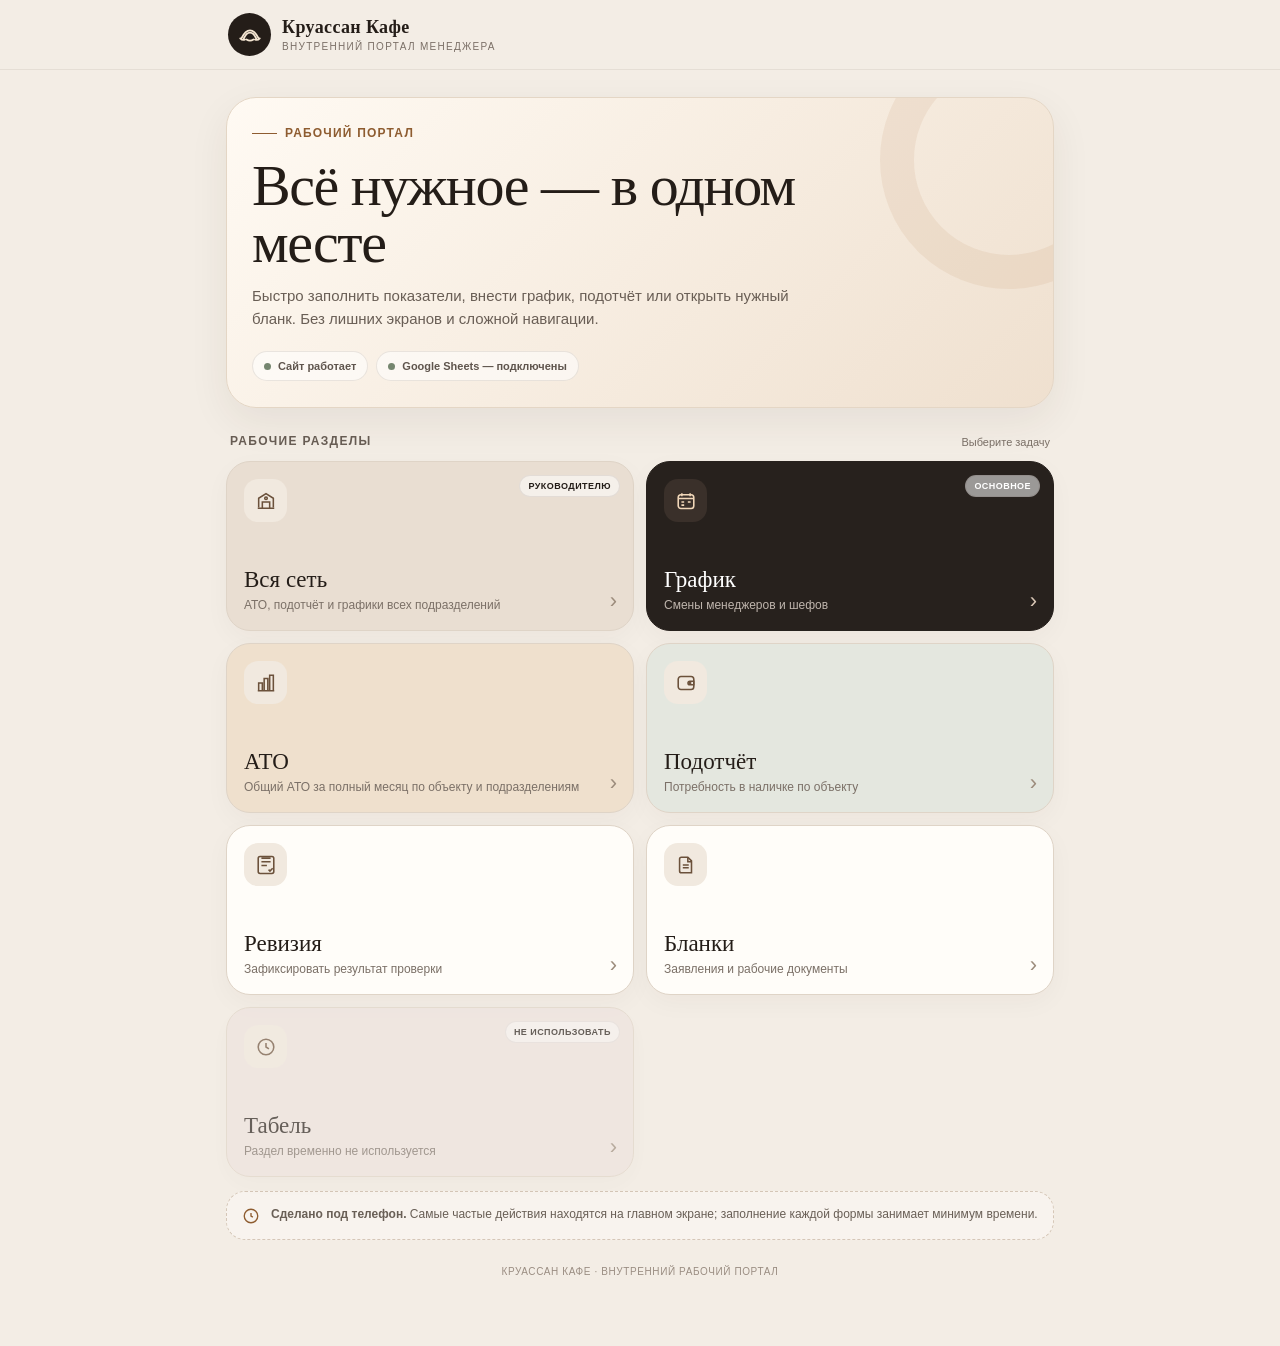
==== index.html @ 8d95ef10 "Use full-month ATO wording" ====
<!doctype html>
<html lang="ru">
<head>
<meta charset="utf-8">
<meta name="viewport" content="width=device-width,initial-scale=1,viewport-fit=cover">
<meta name="theme-color" content="#f2ece3">
<title>Круассан Кафе — портал менеджера</title>
<style>
:root{
  --bg:#f3ede5;
  --paper:#fffdf9;
  --paper-2:#f9f4ed;
  --ink:#241d18;
  --muted:#7b7067;
  --line:#dfd4c7;
  --accent:#b47a43;
  --accent-deep:#8e5c30;
  --sage:#7d8877;
  --shadow:0 14px 40px rgba(54,40,27,.07);
  --radius:24px;
}
*{box-sizing:border-box}
html{-webkit-text-size-adjust:100%;scroll-behavior:smooth}
body{margin:0;background:var(--bg);color:var(--ink);font-family:-apple-system,BlinkMacSystemFont,"Segoe UI",Inter,Arial,sans-serif}
button,input,select,textarea{font:inherit}
button{cursor:pointer;color:inherit}
svg{display:block}
.topbar{position:sticky;top:0;z-index:50;padding-top:env(safe-area-inset-top);background:rgba(243,237,229,.91);backdrop-filter:blur(18px);border-bottom:1px solid rgba(68,50,34,.08)}
.topbar-inner{max-width:860px;margin:auto;padding:13px 18px;display:flex;align-items:center;justify-content:space-between;gap:14px}
.brand{display:flex;align-items:center;gap:11px;min-width:0}
.logo-mark{width:43px;height:43px;border-radius:50%;background:var(--ink);display:grid;place-items:center;color:#f5e6d2;flex:none}
.logo-mark svg{width:26px;height:26px}
.brand-copy{min-width:0}
.brand-name{font-family:Georgia,"Times New Roman",serif;font-size:18px;line-height:1;font-weight:700;letter-spacing:.02em}
.brand-sub{font-size:10px;color:var(--muted);margin-top:5px;letter-spacing:.13em;text-transform:uppercase;white-space:nowrap}
.header-action{border:1px solid var(--line);background:rgba(255,253,249,.72);border-radius:999px;padding:9px 12px;font-size:12px;font-weight:700}
.shell{max-width:860px;margin:auto;padding:27px 16px 64px}
.view{display:none;animation:enter .22s ease}.view.active{display:block}@keyframes enter{from{opacity:.2;transform:translateY(5px)}to{opacity:1;transform:none}}
.hero{position:relative;overflow:hidden;background:linear-gradient(135deg,#fffaf3 0%,#efe0cf 100%);border:1px solid #e4d6c5;border-radius:30px;padding:28px 25px 26px;box-shadow:var(--shadow);min-height:214px}
.hero:after{content:"";position:absolute;width:190px;height:190px;border:34px solid rgba(180,122,67,.10);border-radius:50%;right:-85px;top:-67px}
.hero-kicker{display:flex;align-items:center;gap:8px;color:var(--accent-deep);font-size:12px;font-weight:800;text-transform:uppercase;letter-spacing:.1em}
.hero-kicker:before{content:"";width:25px;height:1px;background:currentColor}
h1,h2,h3,p{margin-top:0}h1,h2{font-family:Georgia,"Times New Roman",serif;letter-spacing:-.025em}
h1{font-size:clamp(38px,9vw,58px);line-height:.98;margin:18px 0 12px;max-width:580px;font-weight:500}
.hero p{max-width:560px;color:#695e55;line-height:1.55;margin:0;font-size:15px}
.hero-bottom{display:flex;gap:8px;flex-wrap:wrap;margin-top:21px}
.status-pill{display:inline-flex;align-items:center;gap:7px;border:1px solid rgba(75,57,42,.11);background:rgba(255,255,255,.55);padding:8px 11px;border-radius:999px;font-size:11px;font-weight:750;color:#5f554d}
.status-dot{width:7px;height:7px;border-radius:50%;background:#bfa987}.status-dot.ready{background:#75866f}
.section-label{display:flex;justify-content:space-between;align-items:end;gap:15px;margin:26px 4px 13px}.section-label h3{font-size:12px;text-transform:uppercase;letter-spacing:.11em;margin:0;color:#685d54}.section-label span{font-size:11px;color:var(--muted)}
.grid{display:grid;grid-template-columns:repeat(2,minmax(0,1fr));gap:12px}
.tile{position:relative;overflow:hidden;border:1px solid var(--line);background:var(--paper);border-radius:24px;min-height:170px;padding:17px;text-align:left;display:flex;flex-direction:column;box-shadow:0 8px 26px rgba(54,40,27,.035);transition:transform .14s ease,box-shadow .14s ease,border-color .14s ease}
.tile:hover{transform:translateY(-2px);box-shadow:var(--shadow);border-color:#d2c2b1}.tile:active{transform:scale(.985)}
.tile.featured{background:#27211d;color:#fff;border-color:#27211d}.tile.featured .tile-desc{color:#bfb5ad}.tile.featured .tile-icon{background:#3a302a;color:#f1d7b9}.tile.featured .tile-arrow{color:#d8c6b5}
.tile.soft-gold{background:#efe0cd}.tile.soft-sage{background:#e4e7df}.tile.soft-pink{background:#eee3df}
.tile-icon{width:43px;height:43px;border-radius:14px;background:#f1e9df;display:grid;place-items:center;color:#6b513b}.tile-icon svg{width:22px;height:22px}
.tile-title{font-family:Georgia,"Times New Roman",serif;font-size:23px;line-height:1.02;margin-top:auto;padding-top:24px}
.tile-desc{font-size:12px;color:var(--muted);margin-top:6px;line-height:1.35;padding-right:23px}
.tile-arrow{position:absolute;right:16px;bottom:16px;font-size:22px;color:#9c8c7c}
.tile-badge{position:absolute;right:13px;top:13px;background:rgba(255,255,255,.54);border:1px solid rgba(72,54,39,.10);border-radius:999px;padding:5px 8px;font-size:9px;font-weight:850;letter-spacing:.05em;text-transform:uppercase}
.quick-note{margin-top:14px;border:1px dashed #d5c6b7;background:rgba(255,253,249,.42);border-radius:19px;padding:14px 15px;display:flex;align-items:flex-start;gap:11px;color:#695f56;font-size:12px;line-height:1.45}.quick-note svg{width:18px;height:18px;flex:none;margin-top:1px;color:var(--accent-deep)}
.page-head{padding:6px 4px 20px}.back-row{display:flex;align-items:center;gap:8px;margin-bottom:21px}.back-link{border:0;background:transparent;padding:0;color:var(--accent-deep);font-size:12px;font-weight:800;display:flex;align-items:center;gap:6px}.back-link svg{width:16px;height:16px}.page-eyebrow{font-size:11px;text-transform:uppercase;letter-spacing:.12em;font-weight:850;color:var(--accent-deep);margin-bottom:8px}.page-head h2{font-size:38px;line-height:1.02;margin:0}.page-head p{color:var(--muted);line-height:1.5;margin:10px 0 0;max-width:640px;font-size:14px}
.card{background:var(--paper);border:1px solid var(--line);border-radius:var(--radius);padding:19px;box-shadow:0 8px 27px rgba(54,40,27,.035)}
.form-card{display:grid;gap:14px}.field-row{display:grid;grid-template-columns:1fr 1fr;gap:11px}.field-row.three{grid-template-columns:repeat(3,1fr)}
label{display:grid;gap:7px;font-size:11px;text-transform:uppercase;letter-spacing:.055em;font-weight:800;color:#675b51}
input,select,textarea{width:100%;border:1px solid #d9cdbf;background:#fffdfa;border-radius:14px;padding:13px 14px;color:var(--ink);outline:0;text-transform:none;letter-spacing:0;font-weight:500;min-height:47px}
textarea{resize:vertical;line-height:1.45}input:focus,select:focus,textarea:focus{border-color:#b79577;box-shadow:0 0 0 3px rgba(180,122,67,.09)}
.primary,.secondary,.ghost{border-radius:15px;padding:13px 15px;font-weight:850;border:1px solid transparent;min-height:47px}.primary{background:var(--ink);color:#fff}.primary:active{background:#000}.secondary{background:#eee4d8;border-color:#dfd1c1}.ghost{background:transparent;border-color:var(--line)}
.form-help{font-size:11px;color:var(--muted);margin-top:-4px;line-height:1.4}.percent-wrap{position:relative}.percent-wrap input{padding-right:40px}.percent-wrap span{position:absolute;right:14px;bottom:14px;font-size:14px;color:#8a7b6e;font-weight:750}
.ato-grid{display:grid;grid-template-columns:1fr 1fr;gap:11px}
.schedule-toolbar{display:grid;grid-template-columns:1fr 1fr;gap:11px;margin-bottom:13px}.schedule-list{display:grid;gap:8px}.schedule-day{display:grid;grid-template-columns:74px 1fr;gap:10px;align-items:center;padding:10px 0;border-bottom:1px solid #eee6dc}.schedule-day:last-child{border-bottom:0}.day-meta b{display:block;font-family:Georgia,serif;font-size:18px}.day-meta small{font-size:10px;color:var(--muted);text-transform:uppercase;letter-spacing:.06em}.day-entry{display:grid;grid-template-columns:1fr auto;gap:7px}.day-entry input{min-height:42px;padding:10px 12px}.quick-shifts{display:flex;gap:5px;flex-wrap:wrap;margin-top:10px}.chip{border:1px solid #dfd1c2;background:#faf5ef;border-radius:999px;padding:7px 9px;font-size:10px;font-weight:800}.chip:active{background:#eadac9}
.forms-list{display:grid;gap:9px}.doc-card{width:100%;border:1px solid var(--line);background:var(--paper);border-radius:18px;padding:14px;display:grid;grid-template-columns:auto 1fr auto;align-items:center;gap:12px;text-align:left}.doc-icon{width:43px;height:43px;border-radius:13px;background:#efe4d8;display:grid;place-items:center;color:#7d5839;font-family:Georgia,serif;font-weight:700}.doc-card b{display:block;font-size:14px}.doc-card small{display:block;color:var(--muted);margin-top:4px;font-size:11px}.admin-card{margin-top:14px}.admin-card h3{font-family:Georgia,serif;margin:0 0 6px;font-size:20px}.admin-card p{color:var(--muted);font-size:12px;line-height:1.5}.actions-row{display:flex;gap:8px;flex-wrap:wrap}.danger-link{border:0;background:transparent;color:#984b44;font-weight:800;padding:10px}.toast{position:fixed;left:50%;bottom:calc(24px + env(safe-area-inset-bottom));transform:translate(-50%,20px);background:#211b17;color:#fff;border-radius:999px;padding:11px 16px;font-weight:800;font-size:12px;opacity:0;pointer-events:none;transition:.2s;z-index:80;box-shadow:0 15px 40px rgba(0,0,0,.2)}.toast.show{opacity:1;transform:translate(-50%,0)}
dialog{width:min(720px,calc(100% - 18px));max-height:92vh;border:0;border-radius:24px;padding:0;box-shadow:0 24px 80px rgba(0,0,0,.26)}dialog::backdrop{background:rgba(30,23,18,.5);backdrop-filter:blur(4px)}.dialog-shell{padding:16px;overflow:auto;max-height:92vh;background:var(--bg)}.dialog-top{display:flex;justify-content:space-between;align-items:center;gap:10px;margin-bottom:13px}.template-form{display:grid;gap:11px;background:var(--paper);border:1px solid var(--line);border-radius:18px;padding:14px}.paper{margin:13px 0;padding:26px;min-height:300px;background:#fff;border:1px solid var(--line);border-radius:13px;font-family:"Times New Roman",serif;font-size:16px;line-height:1.55;white-space:pre-wrap}.dialog-actions{display:flex;justify-content:flex-end;gap:8px}
.footer{padding:26px 4px 5px;text-align:center;color:#9a8d82;font-size:10px;letter-spacing:.06em;text-transform:uppercase}
@media(max-width:600px){.shell{padding:19px 12px 52px}.topbar-inner{padding-left:14px;padding-right:14px}.hero{padding:23px 20px;border-radius:25px;min-height:200px}.grid{gap:9px}.tile{min-height:158px;padding:14px;border-radius:21px}.tile-title{font-size:21px}.tile-desc{font-size:11px}.field-row,.field-row.three,.ato-grid,.schedule-toolbar{grid-template-columns:1fr}.card{padding:16px}.page-head h2{font-size:34px}.schedule-day{grid-template-columns:66px 1fr}.brand-sub{font-size:9px}.header-action{font-size:11px;padding:8px 10px}}
@media(max-width:360px){.grid{grid-template-columns:1fr}.tile{min-height:132px}.tile-title{padding-top:15px}}

/* DOCUMENT_TEMPLATES_V2 */
.template-note{margin:0 0 12px;padding:12px 14px;border-radius:15px;background:#efe5d9;border:1px solid #dfd0c0;font-size:11px;line-height:1.45;color:#685d54}
.template-fields{display:grid;grid-template-columns:1fr 1fr;gap:11px}
.template-fields label.wide{grid-column:1/-1}
.template-fields textarea{min-height:92px}
.doc-top{display:flex;align-items:flex-start;justify-content:space-between;gap:20px;margin-bottom:44px}.doc-logo-wrap{width:36%;padding-top:2px}.doc-logo-only{margin-bottom:24px}.doc-brand{display:inline-block;min-width:170px}.doc-brand-icons{display:flex;gap:7px;margin-bottom:7px}.doc-brand-dot{width:28px;height:28px;border-radius:50%;display:inline-flex;align-items:center;justify-content:center;color:#fff;font-family:Arial,sans-serif;font-size:16px;line-height:1;font-weight:700}.doc-brand-dot.orange{background:#ef6c00}.doc-brand-dot.brown{background:#7a4319}.doc-brand-dot.dark{background:#282625}.doc-brand-name{white-space:nowrap;line-height:1}.doc-brand-name b{font-family:Arial,sans-serif;font-size:20px;letter-spacing:.16em;font-weight:400}.doc-brand-name em{font-family:Georgia,"Times New Roman",serif;font-size:24px;font-weight:400;margin-left:5px}.doc-head{margin-left:auto;width:58%;text-align:right;line-height:1.45;margin-bottom:0}
.doc-title{text-align:center;font-weight:700;text-transform:uppercase;margin:26px 0 24px;font-size:18px}
.doc-subtitle{text-align:center;font-weight:700;margin:-17px 0 24px;font-size:17px}
.doc-body{font-size:16px;line-height:1.55;text-align:justify}
.doc-sign{margin-top:38px;display:flex;justify-content:space-between;gap:20px;font-size:14px}
.doc-sign span:last-child{text-align:right}
.doc-section{margin:17px 0 7px;font-weight:700;font-size:16px}
.doc-table{width:100%;border-collapse:collapse;margin:8px 0 16px;font-size:12px}.doc-table th,.doc-table td{border:1px solid #333;padding:6px;vertical-align:top}.doc-table th{font-weight:700}
.doc-lines{border-bottom:1px solid #555;min-height:22px;margin:4px 0}
.template-toolbar{display:flex;gap:8px;flex-wrap:wrap;justify-content:flex-end}.template-toolbar button{flex:1;min-width:125px}
@media(max-width:600px){.template-fields{grid-template-columns:1fr}.template-fields label.wide{grid-column:auto}.doc-head{width:62%}.doc-logo-wrap{width:34%}.doc-brand{min-width:140px}.doc-brand-dot{width:23px;height:23px;font-size:13px}.doc-brand-name b{font-size:16px}.doc-brand-name em{font-size:19px}.paper{padding:18px;font-size:14px}.doc-body{font-size:14px}.template-toolbar button{min-width:calc(50% - 4px)}}

@media print{body *{visibility:hidden!important}#templatePreview,#templatePreview *{visibility:visible!important}#templatePreview{position:absolute;left:0;top:0;width:100%;border:0;margin:0;padding:20mm}}

.primary[disabled],.secondary[disabled]{opacity:.55;cursor:wait}
.field-loading{opacity:.58;pointer-events:none}

/* LEADER_DASHBOARD */
.leader-summary{display:grid;grid-template-columns:repeat(4,minmax(0,1fr));gap:10px;margin:13px 0}
.kpi-card{background:var(--paper);border:1px solid var(--line);border-radius:19px;padding:15px;min-height:104px;display:flex;flex-direction:column;justify-content:space-between}
.kpi-label{font-size:10px;text-transform:uppercase;letter-spacing:.08em;color:var(--muted);font-weight:800}
.kpi-value{font-family:Georgia,"Times New Roman",serif;font-size:27px;line-height:1;margin-top:10px}.kpi-note{font-size:10px;color:var(--muted);margin-top:7px}
.leader-toolbar{display:flex;align-items:end;gap:10px;margin-bottom:12px}.leader-toolbar label{flex:1}.leader-toolbar button{flex:none}
.leader-list{display:grid;gap:9px}.unit-card{background:var(--paper);border:1px solid var(--line);border-radius:19px;padding:15px}.unit-top{display:flex;justify-content:space-between;gap:12px;align-items:flex-start}.unit-name{font-family:Georgia,"Times New Roman",serif;font-size:19px;font-weight:700}.unit-manager{font-size:11px;color:var(--muted);margin-top:4px}.unit-state{font-size:9px;font-weight:900;text-transform:uppercase;letter-spacing:.05em;border-radius:999px;padding:6px 8px;background:#eee5da;white-space:nowrap}.unit-state.ok{background:#e3eadf;color:#4d6748}.unit-state.warn{background:#f4e6cf;color:#8a602e}
.unit-statuses{display:grid;grid-template-columns:repeat(3,1fr);gap:7px;margin-top:12px}.status-cell{border:1px solid #eee4d8;border-radius:13px;padding:10px;background:#fffdfa}.status-cell small{display:block;color:var(--muted);font-size:9px;text-transform:uppercase;letter-spacing:.06em}.status-cell b{display:block;font-size:12px;margin-top:5px}.status-cell .good{color:#55714e}.status-cell .bad{color:#9b5a47}
.leader-alerts{display:grid;gap:7px}.leader-alert{border:1px solid #ead8c3;background:#fff8ee;border-radius:14px;padding:11px 13px;font-size:12px;line-height:1.4}.leader-alert.good{border-color:#d9e4d3;background:#f5faf2;color:#4e6848}.leader-loading{text-align:center;color:var(--muted);font-size:12px;padding:13px}
@media(max-width:600px){.leader-summary{grid-template-columns:1fr 1fr}.leader-toolbar{align-items:stretch;flex-direction:column}.leader-toolbar button{width:100%}.unit-statuses{grid-template-columns:1fr 1fr}.status-cell:last-child{grid-column:1/-1}}

</style>
</head>
<body>
<header class="topbar">
  <div class="topbar-inner">
    <div class="brand">
      <div class="logo-mark" aria-hidden="true">
        <svg viewBox="0 0 24 24" fill="none" stroke="currentColor" stroke-width="1.7" stroke-linecap="round"><path d="M4.2 14.9c2.6-5.3 4.9-7.2 7.8-7.2s5.2 1.9 7.8 7.2"/><path d="M6.3 15.2c1.7-3.9 3.5-5.4 5.7-5.4s4 1.5 5.7 5.4"/><path d="M3 15.1c1.3 1.4 2.7 1.8 4.2 1.1M21 15.1c-1.3 1.4-2.7 1.8-4.2 1.1M8.8 16.2c2.1 1.3 4.3 1.3 6.4 0"/></svg>
      </div>
      <div class="brand-copy"><div class="brand-name">Круассан Кафе</div><div class="brand-sub">Внутренний портал менеджера</div></div>
    </div>
    <button class="header-action" id="homeBtn" hidden>На главную</button>
  </div>
</header>
<main class="shell">
<section id="homeView" class="view active">
  <div class="hero">
    <div class="hero-kicker">Рабочий портал</div>
    <h1>Всё нужное — в одном месте</h1>
    <p>Быстро заполнить показатели, внести график, подотчёт или открыть нужный бланк. Без лишних экранов и сложной навигации.</p>
    <div class="hero-bottom"><span class="status-pill"><i class="status-dot ready"></i>Сайт работает</span><span class="status-pill"><i class="status-dot ready"></i>Google Sheets — подключены</span></div>
  </div>
  <div class="section-label"><h3>Рабочие разделы</h3><span>Выберите задачу</span></div>
  <div class="grid">

    <!-- LEADER_TILE -->
    <button class="tile" data-open="leader" style="background:#e9ded2">
      <span class="tile-icon"><svg viewBox="0 0 24 24" fill="none" stroke="currentColor" stroke-width="1.7"><path d="M4 19V9l8-5 8 5v10"/><path d="M8 19v-6h8v6M3 20h18"/><circle cx="12" cy="9" r="1.4"/></svg></span>
      <span class="tile-badge">Руководителю</span><span class="tile-title">Вся сеть</span><span class="tile-desc">АТО, подотчёт и графики всех подразделений</span><span class="tile-arrow">›</span>
    </button>
    <button class="tile featured" data-open="schedule">
      <span class="tile-icon"><svg viewBox="0 0 24 24" fill="none" stroke="currentColor" stroke-width="1.7"><rect x="3.5" y="5.2" width="17" height="15" rx="3"/><path d="M7.5 3.5v3.4M16.5 3.5v3.4M3.7 9.3h16.6M7 13h3M14 13h3M7 16.5h3"/></svg></span>
      <span class="tile-badge">Основное</span><span class="tile-title">График</span><span class="tile-desc">Смены менеджеров и шефов</span><span class="tile-arrow">›</span>
    </button>
    <button class="tile soft-gold" data-open="ato">
      <span class="tile-icon"><svg viewBox="0 0 24 24" fill="none" stroke="currentColor" stroke-width="1.7"><path d="M4 19.5V12h4v7.5M10 19.5V7h4v12.5M16 19.5V3.5h4v16"/><path d="M3 20.5h18"/></svg></span>
      <span class="tile-title">АТО</span><span class="tile-desc">Общий АТО за полный месяц по объекту и подразделениям</span><span class="tile-arrow">›</span>
    </button>
    <button class="tile soft-sage" data-open="expenses">
      <span class="tile-icon"><svg viewBox="0 0 24 24" fill="none" stroke="currentColor" stroke-width="1.7"><rect x="3.5" y="5" width="17" height="14" rx="3"/><path d="M16.2 10h4.3v4h-4.3a2 2 0 0 1 0-4Z"/><circle cx="16.5" cy="12" r=".6" fill="currentColor"/></svg></span>
      <span class="tile-title">Подотчёт</span><span class="tile-desc">Потребность в наличке по объекту</span><span class="tile-arrow">›</span>
    </button>
    <button class="tile" data-open="audit">
      <span class="tile-icon"><svg viewBox="0 0 24 24" fill="none" stroke="currentColor" stroke-width="1.7"><path d="M7 4.5h10M7 8.5h10M7 12.5h6"/><path d="M5.5 2.8h13a2 2 0 0 1 2 2v14.4a2 2 0 0 1-2 2h-13a2 2 0 0 1-2-2V4.8a2 2 0 0 1 2-2Z"/><path d="m14.8 17.1 1.5 1.5 3-3"/></svg></span>
      <span class="tile-title">Ревизия</span><span class="tile-desc">Зафиксировать результат проверки</span><span class="tile-arrow">›</span>
    </button>
    <button class="tile" data-open="forms">
      <span class="tile-icon"><svg viewBox="0 0 24 24" fill="none" stroke="currentColor" stroke-width="1.7"><path d="M7 3.5h7l4 4v13H7a2 2 0 0 1-2-2v-13a2 2 0 0 1 2-2Z"/><path d="M14 3.5v5h4M8.5 12h6.5M8.5 15h6.5"/></svg></span>
      <span class="tile-title">Бланки</span><span class="tile-desc">Заявления и рабочие документы</span><span class="tile-arrow">›</span>
    </button>
    <button class="tile soft-pink" data-open="timesheet" style="opacity:.68">
      <span class="tile-icon"><svg viewBox="0 0 24 24" fill="none" stroke="currentColor" stroke-width="1.7"><circle cx="12" cy="12" r="8.5"/><path d="M12 7.5V12l3.2 2"/></svg></span>
      <span class="tile-badge">Не использовать</span><span class="tile-title">Табель</span><span class="tile-desc">Раздел временно не используется</span><span class="tile-arrow">›</span>
    </button>
  </div>
  <div class="quick-note"><svg viewBox="0 0 24 24" fill="none" stroke="currentColor" stroke-width="1.8"><path d="M12 8v4l2.5 1.5"/><circle cx="12" cy="12" r="9"/></svg><span><b>Сделано под телефон.</b> Самые частые действия находятся на главном экране; заполнение каждой формы занимает минимум времени.</span></div>
  <div class="footer">Круассан Кафе · внутренний рабочий портал</div>
</section>


<!-- LEADER_SECTION -->
<section id="leaderView" class="view">
  <div class="page-head"><div class="back-row"><button class="back-link" data-back><svg viewBox="0 0 24 24" fill="none" stroke="currentColor" stroke-width="2"><path d="m15 5-7 7 7 7"/></svg>Назад</button></div><div class="page-eyebrow">Руководителю</div><h2>Вся сеть</h2><p>Единая сводка по подразделениям. Период ниже относится к графику; АТО учитывается за полный календарный месяц.</p></div>
  <div class="card leader-toolbar"><label>Период графика<select id="leaderPeriod"></select></label><button class="primary" type="button" id="leaderRefresh">Обновить данные</button></div>
  <div id="leaderLoading" class="leader-loading">Откройте раздел — данные загрузятся автоматически</div>
  <div id="leaderSummary" class="leader-summary"></div>
  <div class="section-label"><h3>Подразделения</h3><span>АТО за месяц · подразделения · наличка · график</span></div>
  <div id="leaderUnits" class="leader-list"></div>
  <div class="section-label"><h3>Шефы</h3><span>Заполнение графика</span></div>
  <div id="leaderChefs" class="leader-list"></div>
  <div class="section-label"><h3>Требует внимания</h3><span>Пустые и частичные данные</span></div>
  <div id="leaderAlerts" class="leader-alerts"></div>
</section>

<section id="atoView" class="view">
  <div class="page-head"><div class="back-row"><button class="back-link" data-back><svg viewBox="0 0 24 24" fill="none" stroke="currentColor" stroke-width="2"><path d="m15 5-7 7 7 7"/></svg>Назад</button></div><div class="page-eyebrow">Премирование</div><h2>Результаты АТО за месяц</h2><p>Введите итоговые показатели за полный календарный месяц от 0,00 до 100,00. Деления на две половины месяца для АТО нет.</p></div>
  <form id="atoForm" class="card form-card">
    <div class="field-row"><label>Объект<select name="object" class="ato-object" required></select></label><label>Менеджер<input name="manager" placeholder="ФИО" required></label></div>
    <div class="ato-grid">
      <label>Общий АТО по объекту за месяц<div class="percent-wrap"><input type="number" name="ato" inputmode="decimal" min="0" max="100" step="0.01" placeholder="92,60" required><span>%</span></div></label>
      <label>Технологи производства<div class="percent-wrap"><input type="number" name="production" inputmode="decimal" min="0" max="100" step="0.01" placeholder="90,91" required><span>%</span></div></label>
      <label>Бар<div class="percent-wrap"><input type="number" name="bar" inputmode="decimal" min="0" max="100" step="0.01" placeholder="96,43" required><span>%</span></div></label>
      <label>Пекарня<div class="percent-wrap"><input type="number" name="bakery" inputmode="decimal" min="0" max="100" step="0.01" placeholder="93,55" required><span>%</span></div></label>
    </div>
    <div class="form-help"><b>Период АТО — полный календарный месяц.</b> Допустимы сотые: например 92,60. При выборе объекта уже сохранённые значения подтянутся из Google Sheets.</div>
    <button class="primary" type="submit">Сохранить АТО</button>
  </form>
</section>

<section id="scheduleView" class="view">
  <div class="page-head"><div class="back-row"><button class="back-link" data-back><svg viewBox="0 0 24 24" fill="none" stroke="currentColor" stroke-width="2"><path d="m15 5-7 7 7 7"/></svg>Назад</button></div><div class="page-eyebrow">График</div><h2>График менеджеров и шефов</h2><p>Выберите объект и период. Для каждого дня можно указать смену, «Вых», «Отпуск» или свободный текст.</p></div>
  <form id="scheduleForm" class="card form-card">
    <div class="schedule-toolbar"><label>Объект / сотрудник<select name="object" class="schedule-object" required></select></label><label>Менеджер<input name="manager" placeholder="ФИО" required></label></div>
    <label>Период<select id="schedulePeriod"></select></label>
    <div class="quick-shifts"><button type="button" class="chip" data-shift="8-17">8–17</button><button type="button" class="chip" data-shift="9-18">9–18</button><button type="button" class="chip" data-shift="12-22">12–22</button><button type="button" class="chip" data-shift="Вых">Вых</button><button type="button" class="chip" data-shift="Отпуск">Отпуск</button></div>
    <div class="schedule-list" id="scheduleList"></div>
    <button class="primary" type="submit">Сохранить график</button>
  </form>
</section>

<section id="expensesView" class="view">
  <div class="page-head"><div class="back-row"><button class="back-link" data-back><svg viewBox="0 0 24 24" fill="none" stroke="currentColor" stroke-width="2"><path d="m15 5-7 7 7 7"/></svg>Назад</button></div><div class="page-eyebrow">Подотчёт</div><h2>Потребность в наличке</h2><p>Если средства на период не нужны, укажите 0 ₽.</p></div>
  <form id="expensesForm" class="card form-card">
    <div class="field-row"><label>Объект<select name="object" class="cash-object" required></select></label><label>Менеджер<input name="manager" placeholder="ФИО" required></label></div>
    <label>Сумма к подотчёту, ₽<input type="number" name="amount" min="0" step="0.01" inputmode="decimal" placeholder="0" required></label>
    <label>На что планируются средства<textarea name="purpose" rows="3" placeholder="Фриланс, недовоз продукции, развоз персонала…"></textarea></label>
    <label>Комментарий<textarea name="comment" rows="3" placeholder="Если требуется дополнительное пояснение"></textarea></label>
    <button class="primary" type="submit">Сохранить потребность</button>
  </form>
</section>

<section id="auditView" class="view">
  <div class="page-head"><div class="back-row"><button class="back-link" data-back><svg viewBox="0 0 24 24" fill="none" stroke="currentColor" stroke-width="2"><path d="m15 5-7 7 7 7"/></svg>Назад</button></div><div class="page-eyebrow">Ревизия</div><h2>Результат ревизии</h2><p>Короткая фиксация результата по объекту.</p></div>
  <form id="auditForm" class="card form-card">
    <div class="field-row"><label>Объект<select name="object" class="all-object" required></select></label><label>Дата<input type="date" name="date" required></label></div>
    <label>Ответственный менеджер<input name="manager" placeholder="ФИО" required></label>
    <div class="field-row"><label>Недостача, ₽<input type="number" name="shortage" step="0.01" min="0" value="0" required></label><label>Излишек, ₽<input type="number" name="surplus" step="0.01" min="0" value="0" required></label></div>
    <label>Комментарий / причины расхождений<textarea name="comment" rows="4" placeholder="Кратко опишите существенные расхождения"></textarea></label>
    <button class="primary" type="submit">Сохранить результат</button>
  </form>
</section>

<section id="timesheetView" class="view">
  <div class="page-head"><div class="back-row"><button class="back-link" data-back><svg viewBox="0 0 24 24" fill="none" stroke="currentColor" stroke-width="2"><path d="m15 5-7 7 7 7"/></svg>Назад</button></div><div class="page-eyebrow">Табель</div><h2>Внести смену</h2><p>Основные данные о смене сотрудника.</p></div>
  <form id="timesheetForm" class="card form-card">
    <div class="field-row"><label>Объект<select name="object" class="all-object" required></select></label><label>Дата<input type="date" name="date" required></label></div>
    <label>ФИО сотрудника<input name="employee" placeholder="Иванов Иван" required></label>
    <div class="field-row three"><label>Начало<input type="time" name="start"></label><label>Окончание<input type="time" name="end"></label><label>Часов<input type="number" name="hours" min="0" max="24" step="0.25" placeholder="13" required></label></div>
    <label>Комментарий<textarea name="comment" rows="3" placeholder="Если нужен комментарий"></textarea></label>
    <button class="primary" type="submit">Сохранить смену</button>
  </form>
</section>

<section id="formsView" class="view">
  <div class="page-head"><div class="back-row"><button class="back-link" data-back><svg viewBox="0 0 24 24" fill="none" stroke="currentColor" stroke-width="2"><path d="m15 5-7 7 7 7"/></svg>Назад</button></div><div class="page-eyebrow">Документы</div><h2>Бланки и заявления</h2><p>Выберите документ, заполните поля и скачайте готовый файл, сохраните в PDF или отправьте через почту.</p></div>
  <div class="template-note"><b>Важно:</b> реквизиты и ФИО генерального директора в кадровых заявлениях закреплены по действующим образцам и не меняются.</div>
  <div class="forms-list">
    <button class="doc-card" data-template="dismissal"><span class="doc-icon">A4</span><span><b>Заявление на увольнение</b><small>По собственному желанию</small></span><span>›</span></button>
    <button class="doc-card" data-template="vacation"><span class="doc-icon">A4</span><span><b>Заявление на отпуск</b><small>Ежегодный оплачиваемый отпуск</small></span><span>›</span></button>
    <button class="doc-card" data-template="hire"><span class="doc-icon">СЗ</span><span><b>СЗ о приёме на работу</b><small>Кандидат, условия, дата трудоустройства</small></span><span>›</span></button>
    <button class="doc-card" data-template="freelance"><span class="doc-icon">СЗ</span><span><b>СЗ на фриланс</b><small>Привлечение внештатного сотрудника</small></span><span>›</span></button>
    <button class="doc-card" data-template="suspension"><span class="doc-icon">СЗ</span><span><b>СЗ об отстранении</b><small>Период и основание отстранения</small></span><span>›</span></button>
    <button class="doc-card" data-template="candidate"><span class="doc-icon">HR</span><span><b>Анкета кандидата</b><small>Основные сведения и согласие на обработку данных</small></span><span>›</span></button>
    <button class="doc-card" data-template="parent"><span class="doc-icon">18−</span><span><b>Согласие родителя / представителя</b><small>Для несовершеннолетнего</small></span><span>›</span></button>
    <button class="doc-card" data-template="power"><span class="doc-icon">ДВ</span><span><b>Доверенность на получение заработной платы</b><small>Получение денежных средств другим лицом</small></span><span>›</span></button>
  </div>
  <div class="card admin-card"><h3>Синхронизация</h3><p><b>АТО, график и подотчёт</b> синхронизируются с Google Sheets. Ревизия и табель пока сохраняются локально.</p><div class="actions-row"><button id="resetPinBtn" class="secondary" type="button">Сменить код доступа</button><button id="exportBtn" class="secondary" type="button">Выгрузить локальные данные</button></div></div>
</section>
</main>
<div class="toast" id="toast">Сохранено</div>
<dialog id="templateDialog"><form method="dialog" class="dialog-shell"><div class="dialog-top"><strong id="templateTitle">Документ</strong><button class="ghost" value="cancel">Закрыть</button></div><div id="templateFields" class="template-form template-fields"></div><div id="templatePreview" class="paper"></div><div class="template-toolbar"><button type="button" id="downloadTpl" class="secondary">Скачать Word (.doc)</button><button type="button" id="emailTpl" class="secondary">Отправить на e-mail</button><button type="button" id="shareTpl" class="secondary">Поделиться</button><button type="button" id="printTpl" class="primary">Печать</button></div></form></dialog>

<script>
const API_URL="https://script.google.com/macros/s/AKfycbzcslCNU_WMkzsBe42LyEPKSoTEeVl2Rkeg6OZreN49t8klQk4g2Eg2OTzhtBHRUc9F/exec";
const PIN_KEY='kruassan_manager_sync_pin';
const storeKey='kruassan_manager_portal_v3';
const today=new Date().toISOString().slice(0,10);

const allObjects=['КК Багратиона','КК Зеленоградск','КК Красная','КК Ленинский','КК Мира','КК Невского','КК Победы','КК Светлогорск','ПК Зеленоградск','ПК Маркса'];
const atoObjects=['Багратиона','Зеленоградск','Красная','Ленинский','Мира','Невского','Победы','Светлогорск','ПК Зеленоградск','ПК Маркса'];
const scheduleObjects=['КК Победа','КК Зеленоградск','КК Красная','КК Светлогорск','КК Невский','КК Мира','КК Ленинский','КК Багратиона','ПК Зеленоградск','ПК Маркса','Шеф · Етрюхин Илья','Шеф · Мерцык Светлана','Шеф · Татьяна Терлеева','Шеф-бариста · Щелупанова Таисия'];
const scheduleManagers={
  'КК Победа':'Екатерина',
  'КК Зеленоградск':'Семенов А.Г.',
  'КК Красная':'Киричек Е.',
  'КК Светлогорск':'Руданская С.',
  'КК Невский':'Миляева Ольга',
  'КК Мира':'Владимирцева Виктория',
  'КК Багратиона':'Власюк О.Г.',
  'ПК Зеленоградск':'Меркулова Екатерина',
  'ПК Маркса':'Мизецкий Владислав',
  'Шеф · Етрюхин Илья':'Етрюхин Илья',
  'Шеф · Мерцык Светлана':'Мерцык Светлана',
  'Шеф · Татьяна Терлеева':'Татьяна Терлеева',
  'Шеф-бариста · Щелупанова Таисия':'Щелупанова Таисия'
};

const scheduleBackendIdentity={
  'ПК Маркса':{object:'ПК Маркса ',manager:'Мизецкий Владислав'},
  'Шеф · Етрюхин Илья':{object:'Светлогорск',manager:'Етрюхин Илья'},
  'Шеф · Мерцык Светлана':{object:'Победа Красная Ленинский Мира Невского',manager:'Мерцык Светлана'},
  'Шеф · Татьяна Терлеева':{object:'ПК Зеленоградск, Маркса, Багратиона, Зеленоградск',manager:'Татьяна Терлеева'},
  'Шеф-бариста · Щелупанова Таисия':{object:'Шеф-бариста',manager:'Щелупанова Таисия'}
};
function scheduleApiIdentity(object,manager=''){
  const m=scheduleBackendIdentity[object];
  return m?{object:m.object,manager:m.manager}:{object,manager};
}
function scheduleRowMissing(err){return /Строка менеджера\/объекта не найдена/i.test(String(err?.message||err||''))}
async function scheduleRead(object,manager,params={}){
  const api=scheduleApiIdentity(object,manager||'');
  try{return await jsonp('schedule',{object:api.object,manager:api.manager,...params})}
  catch(e){
    if(!scheduleRowMissing(e))throw e;
    const fallback=String(manager||object||'').replace(/^Шеф(?:-бариста)?\s*·\s*/,'').trim();
    if(!fallback||fallback===String(api.object).trim())throw e;
    return await jsonp('schedule',{object:fallback,manager:fallback,...params});
  }
}
async function scheduleWrite(data){
  const api=scheduleApiIdentity(data.object,data.manager||'');
  try{return await apiPost('schedule',{...data,object:api.object,manager:api.manager})}
  catch(e){
    if(!scheduleRowMissing(e))throw e;
    const fallback=String(data.manager||data.object||'').replace(/^Шеф(?:-бариста)?\s*·\s*/,'').trim();
    if(!fallback||fallback===String(api.object).trim())throw e;
    return await apiPost('schedule',{...data,object:fallback,manager:fallback});
  }
}

const cashItems=[

  {label:'Круассан Кафе · Багратиона',value:'Багратиона'},
  {label:'Круассан Кафе · Зеленоградск',value:'Зеленоградск'},
  {label:'Круассан Кафе · Красная',value:'Красная'},
  {label:'Круассан Кафе · Ленинский',value:'Ленинский'},
  {label:'Круассан Кафе · Мира',value:'Мира'},
  {label:'Круассан Кафе · Невского',value:'Невского'},
  {label:'Круассан Кафе · Победы',value:'Победы'},
  {label:'Круассан Кафе · Светлогорск',value:'Светлогорск'},
  {label:'Порто Кофе · Зеленоградск',value:'Порто Зеленоградск'},
  {label:'Порто Кофе · Маркса',value:'Порто Маркса'}
];


// LEADER_DATA
const leaderUnits=[
  {title:'КК Багратиона',ato:'Багратиона',cash:'Багратиона',schedule:'КК Багратиона',manager:'Власюк О.Г.'},
  {title:'КК Зеленоградск',ato:'Зеленоградск',cash:'Зеленоградск',schedule:'КК Зеленоградск',manager:'Семенов А.Г.'},
  {title:'КК Красная',ato:'Красная',cash:'Красная',schedule:'КК Красная',manager:'Киричек Е.'},
  {title:'КК Ленинский',ato:'Ленинский',cash:'Ленинский',schedule:'КК Ленинский',manager:''},
  {title:'КК Мира',ato:'Мира',cash:'Мира',schedule:'КК Мира',manager:'Владимирцева Виктория'},
  {title:'КК Невского',ato:'Невского',cash:'Невского',schedule:'КК Невский',manager:'Миляева Ольга'},
  {title:'КК Победы',ato:'Победы',cash:'Победы',schedule:'КК Победа',manager:'Екатерина'},
  {title:'КК Светлогорск',ato:'Светлогорск',cash:'Светлогорск',schedule:'КК Светлогорск',manager:'Руданская С.'},
  {title:'ПК Зеленоградск',ato:'ПК Зеленоградск',cash:'Порто Зеленоградск',schedule:'ПК Зеленоградск',manager:'Меркулова Екатерина'},
  {title:'ПК Маркса',ato:'ПК Маркса',cash:'Порто Маркса',schedule:'ПК Маркса',manager:'Мизецкий Владислав'}
];
const leaderChefs=[
  {title:'Етрюхин Илья',schedule:'Шеф · Етрюхин Илья',manager:'Етрюхин Илья',area:'Светлогорск'},
  {title:'Мерцык Светлана',schedule:'Шеф · Мерцык Светлана',manager:'Мерцык Светлана',area:'Победа · Красная · Ленинский · Мира · Невского'},
  {title:'Татьяна Терлеева',schedule:'Шеф · Татьяна Терлеева',manager:'Татьяна Терлеева',area:'ПК Зеленоградск · Маркса · Багратиона · Зеленоградск'},
  {title:'Щелупанова Таисия',schedule:'Шеф-бариста · Щелупанова Таисия',manager:'Щелупанова Таисия',area:'Шеф-бариста · сеть'}
];

const views=[...document.querySelectorAll('.view')];
const homeBtn=document.getElementById('homeBtn');
const toast=document.getElementById('toast');

function showView(name){
  views.forEach(v=>v.classList.toggle('active',v.id===name+'View'));
  homeBtn.hidden=name==='home';
  scrollTo({top:0,behavior:'smooth'});
}
document.querySelectorAll('[data-open]').forEach(b=>b.onclick=()=>showView(b.dataset.open));
document.querySelectorAll('[data-back]').forEach(b=>b.onclick=()=>showView('home'));
homeBtn.onclick=()=>showView('home');

function fill(sel,arr){
  document.querySelectorAll(sel).forEach(s=>s.innerHTML='<option value="">Выберите объект</option>'+arr.map(x=>`<option value="${x}">${x}</option>`).join(''));
}
fill('.all-object',allObjects);
fill('.ato-object',atoObjects);
fill('.schedule-object',scheduleObjects);
document.querySelectorAll('.cash-object').forEach(s=>{
  s.innerHTML='<option value="">Выберите объект</option>'+cashItems.map(x=>`<option value="${x.value}">${x.label}</option>`).join('');
});
document.querySelectorAll('input[type=date]').forEach(i=>{if(!i.value)i.value=today});

function records(){try{return JSON.parse(localStorage.getItem(storeKey)||'[]')}catch{return[]}}
function save(r){const a=records();a.push({...r,savedAt:new Date().toISOString()});localStorage.setItem(storeKey,JSON.stringify(a));}
function notify(t='Сохранено'){toast.textContent=t;toast.classList.add('show');clearTimeout(window._tt);window._tt=setTimeout(()=>toast.classList.remove('show'),2300)}

function getPin(force=false){
  const pin = "123";

  try {
    localStorage.setItem(PIN_KEY, pin);
  } catch(e) {}

  return pin;
}
function authError(err){
  if(String(err||'').toLowerCase().includes('неверный код')) localStorage.removeItem(PIN_KEY);
}

function jsonpRequest(type,params={},action='read'){
  return new Promise((resolve,reject)=>{
    let pin;
    try{pin=getPin()}catch(e){reject(e);return}
    const cb='kruassan_cb_'+Date.now()+'_'+Math.random().toString(36).slice(2);
    const u=new URL(API_URL);
    u.searchParams.set('action',action);
    u.searchParams.set('type',type);
    u.searchParams.set('pin',pin);
    u.searchParams.set('callback',cb);
    Object.entries(params).forEach(([k,v])=>u.searchParams.set(k,v??''));
    const sc=document.createElement('script');
    const timer=setTimeout(()=>{cleanup();reject(new Error('Нет ответа от Google Sheets'))},90000);
    function cleanup(){clearTimeout(timer);delete window[cb];sc.remove()}
    window[cb]=(res)=>{
      cleanup();
      if(res&&res.ok) resolve(res.data);
      else{const msg=res?.error||'Ошибка Google Sheets';authError(msg);reject(new Error(msg))}
    };
    sc.onerror=()=>{cleanup();reject(new Error('Не удалось подключиться к Google Sheets'))};
    sc.src=u.toString();
    document.body.appendChild(sc);
  });
}

function jsonpRequest(type,params={},action='read'){
  return new Promise((resolve,reject)=>{
    let pin;
    try{pin=getPin()}catch(e){reject(e);return}
    const cb='kruassan_cb_'+Date.now()+'_'+Math.random().toString(36).slice(2);
    const u=new URL(API_URL);
    u.searchParams.set('action',action);
    u.searchParams.set('type',type);
    u.searchParams.set('pin',pin);
    u.searchParams.set('callback',cb);
    Object.entries(params).forEach(([k,v])=>u.searchParams.set(k,v??''));
    const sc=document.createElement('script');
    const timer=setTimeout(()=>{cleanup();reject(new Error('Нет ответа от Google Sheets'))},90000);
    function cleanup(){clearTimeout(timer);delete window[cb];sc.remove()}
    window[cb]=(res)=>{
      cleanup();
      if(res&&res.ok) resolve(res.data);
      else{const msg=res?.error||'Ошибка Google Sheets';authError(msg);reject(new Error(msg))}
    };
    sc.onerror=()=>{cleanup();reject(new Error('Не удалось подключиться к Google Sheets'))};
    sc.src=u.toString();
    document.body.appendChild(sc);
  });
}

function jsonp(type,params={}){
  return jsonpRequest(type,params,'read');
}

function apiPost(type,data){
  return jsonpRequest(type,{data:JSON.stringify(data)},'write');
}

function setBusy(form,on,text){
  form.classList.toggle('field-loading',on);
  const b=form.querySelector('button[type=submit]');
  if(!b)return;
  if(on){b.dataset.old=b.textContent;b.textContent=text||'Сохраняю…';b.disabled=true}
  else{b.textContent=b.dataset.old||b.textContent;b.disabled=false}
}

function setNum(form,name,val){
  const el=form.elements[name];
  if(el) el.value=(val===null||val===undefined)?'':String(val);
}

// ATO: read + write
const atoForm=document.getElementById('atoForm');
const atoObject=atoForm.elements.object;
async function loadAto(){
  if(!atoObject.value)return;
  try{
    atoForm.classList.add('field-loading');
    const d=await jsonp('ato',{object:atoObject.value});
    atoForm.elements.manager.value=d.manager||'';
    setNum(atoForm,'ato',d.ato);setNum(atoForm,'production',d.production);setNum(atoForm,'bar',d.bar);setNum(atoForm,'bakery',d.bakery);
    notify(d.status==='Готово'?'Данные АТО загружены':'Объект ещё не заполнен');
  }catch(e){notify('Ошибка: '+e.message)}finally{atoForm.classList.remove('field-loading')}
}
atoObject.addEventListener('change',loadAto);
atoForm.addEventListener('submit',async e=>{
  e.preventDefault();
  const d=Object.fromEntries(new FormData(atoForm).entries());
  try{
    setBusy(atoForm,true,'Записываю в таблицу…');
    await apiPost('ato',d);
    save({type:'АТО',...d});
    notify('АТО записано в Google Sheets');
  }catch(err){notify('Не сохранено: '+err.message)}finally{setBusy(atoForm,false)}
});

// Schedule
function pad(n){return String(n).padStart(2,'0')}
function ymd(d){return `${d.getFullYear()}-${pad(d.getMonth()+1)}-${pad(d.getDate())}`}
function shiftScheduleDate(s,days){
  const [y,m,d]=String(s).split('-').map(Number);
  const dt=new Date(Date.UTC(y,m-1,d));
  dt.setUTCDate(dt.getUTCDate()+days);
  return `${dt.getUTCFullYear()}-${pad(dt.getUTCMonth()+1)}-${pad(dt.getUTCDate())}`;
}
function serverScheduleDate(s){return shiftScheduleDate(s,-1)}
function clientScheduleDate(s){return shiftScheduleDate(s,1)}
function periodLabel(start,end){const f=new Intl.DateTimeFormat('ru-RU',{day:'numeric',month:'long'});return `${f.format(start)} — ${f.format(end)}`}
function halfPeriods(){
  const now=new Date(),y=now.getFullYear(),m=now.getMonth(),p=[];
  function add(y,m,half){const s=new Date(y,m,half===1?1:16);const e=half===1?new Date(y,m,15):new Date(y,m+1,0);p.push({s,e})}
  add(y,m,1);add(y,m,2);add(y,m+1,1);
  return p.filter(x=>x.e>=new Date(now.getFullYear(),now.getMonth(),now.getDate()-1));
}
const scheduleForm=document.getElementById('scheduleForm');
const scheduleObject=scheduleForm.elements.object;
const scheduleManager=scheduleForm.elements.manager;
const periodSelect=document.getElementById('schedulePeriod');
const periods=halfPeriods();
periodSelect.innerHTML=periods.map((p,i)=>`<option value="${i}">${periodLabel(p.s,p.e)}</option>`).join('');

function renderSchedule(){
  const p=periods[+periodSelect.value||0],box=document.getElementById('scheduleList');
  box.innerHTML='';
  const fmt=new Intl.DateTimeFormat('ru-RU',{weekday:'short'});
  for(let d=new Date(p.s);d<=p.e;d.setDate(d.getDate()+1)){
    const date=new Date(d),row=document.createElement('div');
    row.className='schedule-day';
    row.innerHTML=`<div class="day-meta"><b>${pad(date.getDate())}</b><small>${fmt.format(date)}</small></div><div class="day-entry"><input name="day_${ymd(date)}" data-date="${ymd(date)}" placeholder="9-18 / Вых / задача"></div>`;
    box.appendChild(row);
  }
}
async function loadSchedule(){
  const obj=scheduleObject.value;
  if(!obj)return;
  const p=periods[+periodSelect.value||0];
  try{
    scheduleForm.classList.add('field-loading');
    const d=await scheduleRead(obj,scheduleManager.value||'',{start:serverScheduleDate(ymd(p.s)),end:serverScheduleDate(ymd(p.e))});
    document.querySelectorAll('#scheduleList input[data-date]').forEach(i=>i.value='');
    (d.entries||[]).forEach(x=>{const shownDate=clientScheduleDate(x.date);const i=document.querySelector(`#scheduleList input[data-date="${shownDate}"]`);if(i)i.value=x.value||''});
    notify('График загружен из Google Sheets');
  }catch(e){notify('Ошибка: '+e.message)}finally{scheduleForm.classList.remove('field-loading')}
}
periodSelect.onchange=()=>{renderSchedule();loadSchedule()};
renderSchedule();
scheduleObject.addEventListener('change',()=>{
  scheduleManager.value=scheduleManagers[scheduleObject.value]||'';
  loadSchedule();
});
let activeScheduleInput=null;
document.getElementById('scheduleList').addEventListener('focusin',e=>{if(e.target.tagName==='INPUT')activeScheduleInput=e.target});
document.querySelectorAll('[data-shift]').forEach(b=>b.onclick=()=>{if(activeScheduleInput){activeScheduleInput.value=b.dataset.shift;activeScheduleInput.focus()}else notify('Сначала выберите день')});
scheduleForm.addEventListener('submit',async e=>{
  e.preventDefault();
  const entries=[...document.querySelectorAll('#scheduleList input[data-date]')].map(i=>({date:serverScheduleDate(i.dataset.date),value:i.value.trim()}));
  const data={object:scheduleObject.value,manager:scheduleManager.value.trim(),entries};
  try{
    setBusy(scheduleForm,true,'Записываю график…');
    const r=await scheduleWrite(data);
    save({type:'График',...data});
    notify(`График записан · дней: ${r.saved??entries.length}`);
  }catch(err){notify('Не сохранено: '+err.message)}finally{setBusy(scheduleForm,false)}
});


// LEADER_DASHBOARD_LOGIC
const leaderPeriod=document.getElementById('leaderPeriod');
if(leaderPeriod) leaderPeriod.innerHTML=periods.map((p,i)=>`<option value="${i}">${periodLabel(p.s,p.e)}</option>`).join('');
function money(v){const n=Number(v);return Number.isFinite(n)?n.toLocaleString('ru-RU')+' ₽':'—'}
function scheduleStat(d,p){
  const total=Math.round((p.e-p.s)/86400000)+1;
  const entries=(d&&d.entries)||[];
  const filled=entries.filter(x=>String(x.value||'').trim()).length;
  return {filled,total,ok:filled>=total};
}
async function getLeaderUnit(u,p){
  const q={start:serverScheduleDate(ymd(p.s)),end:serverScheduleDate(ymd(p.e))};
  const [a,c,g]=await Promise.allSettled([
    jsonp('ato',{object:u.ato}),
    jsonp('cash',{object:u.cash}),
    scheduleRead(u.schedule,u.manager||'',q)
  ]);
  return {u,ato:a.status==='fulfilled'?a.value:null,cash:c.status==='fulfilled'?c.value:null,schedule:g.status==='fulfilled'?scheduleStat(g.value,p):null};
}
async function getLeaderChef(u,p){
  const q={start:serverScheduleDate(ymd(p.s)),end:serverScheduleDate(ymd(p.e))};
  try{return {u,schedule:scheduleStat(await scheduleRead(u.schedule,u.manager,q),p)}}catch(e){return {u,schedule:null}}
}
function leaderPct(v){
  if(v===null||v===undefined||v==='') return '—';
  const n=Number(v);
  return Number.isFinite(n)?n.toFixed(2).replace('.',',')+'%':'—';
}
function leaderUnitHtml(r){
  const a=r.ato,c=r.cash,g=r.schedule;
  const atoOk=a&&a.status==='Готово',cashOk=c&&c.status==='Заполнено',schedOk=g&&g.ok;
  const overall=atoOk&&cashOk&&schedOk;
  const manager=(a&&a.manager)||(c&&c.manager)||r.u.manager||'Менеджер не указан';
  return `<div class="unit-card"><div class="unit-top"><div><div class="unit-name">${r.u.title}</div><div class="unit-manager">${manager}</div></div><span class="unit-state ${overall?'ok':'warn'}">${overall?'Всё заполнено':'Есть пробелы'}</span></div><div class="unit-statuses"><div class="status-cell" style="grid-column:1/-1"><small>Общий АТО за месяц</small><b class="${atoOk?'good':'bad'}">${atoOk?leaderPct(a.ato):'Не заполнено'}</b></div><div class="status-cell"><small>Технологи производства</small><b class="${atoOk?'good':'bad'}">${atoOk?leaderPct(a.production):'—'}</b></div><div class="status-cell"><small>Бар</small><b class="${atoOk?'good':'bad'}">${atoOk?leaderPct(a.bar):'—'}</b></div><div class="status-cell"><small>Пекарня</small><b class="${atoOk?'good':'bad'}">${atoOk?leaderPct(a.bakery):'—'}</b></div><div class="status-cell"><small>Подотчёт</small><b class="${cashOk?'good':'bad'}">${cashOk?money(c.amount):'Не заполнено'}</b></div><div class="status-cell"><small>График</small><b class="${schedOk?'good':'bad'}">${g?g.filled+' из '+g.total:'Нет ответа'}</b></div></div></div>`;
}
function leaderChefHtml(r){
  const g=r.schedule,ok=g&&g.ok;
  return `<div class="unit-card"><div class="unit-top"><div><div class="unit-name">${r.u.title}</div><div class="unit-manager">${r.u.area}</div></div><span class="unit-state ${ok?'ok':'warn'}">${ok?'График заполнен':'Проверить график'}</span></div><div class="unit-statuses"><div class="status-cell" style="grid-column:1/-1"><small>График</small><b class="${ok?'good':'bad'}">${g?g.filled+' из '+g.total+' дней':'Нет ответа от таблицы'}</b></div></div></div>`;
}
async function loadLeader(){
  if(!leaderPeriod)return;
  const p=periods[+leaderPeriod.value||0],loading=document.getElementById('leaderLoading');
  const unitsBox=document.getElementById('leaderUnits'),chefsBox=document.getElementById('leaderChefs'),summaryBox=document.getElementById('leaderSummary'),alertsBox=document.getElementById('leaderAlerts');
  loading.textContent='Загружаю данные по всей сети…';loading.hidden=false;unitsBox.innerHTML='';chefsBox.innerHTML='';summaryBox.innerHTML='';alertsBox.innerHTML='';
  try{
    const [units,chefs]=await Promise.all([Promise.all(leaderUnits.map(x=>getLeaderUnit(x,p))),Promise.all(leaderChefs.map(x=>getLeaderChef(x,p)))]);
    unitsBox.innerHTML=units.map(leaderUnitHtml).join('');chefsBox.innerHTML=chefs.map(leaderChefHtml).join('');
    const atoDone=units.filter(x=>x.ato&&x.ato.status==='Готово').length;
    const atoVals=units.filter(x=>x.ato&&x.ato.status==='Готово'&&x.ato.ato!=null).map(x=>Number(x.ato.ato));
    const avgMetric=(arr)=>arr.length?arr.reduce((a,b)=>a+b,0)/arr.length:null;
    const atoAvg=avgMetric(atoVals);
    const productionVals=units.filter(x=>x.ato&&x.ato.status==='Готово'&&x.ato.production!=null).map(x=>Number(x.ato.production));
    const barVals=units.filter(x=>x.ato&&x.ato.status==='Готово'&&x.ato.bar!=null).map(x=>Number(x.ato.bar));
    const bakeryVals=units.filter(x=>x.ato&&x.ato.status==='Готово'&&x.ato.bakery!=null).map(x=>Number(x.ato.bakery));
    const productionAvg=avgMetric(productionVals),barAvg=avgMetric(barVals),bakeryAvg=avgMetric(bakeryVals);
    const cashDone=units.filter(x=>x.cash&&x.cash.status==='Заполнено').length;
    const cashTotal=units.reduce((sum,x)=>sum+(x.cash&&Number.isFinite(Number(x.cash.amount))?Number(x.cash.amount):0),0);
    const schedulesDone=units.filter(x=>x.schedule&&x.schedule.ok).length;
    summaryBox.innerHTML=`<div class="kpi-card"><div class="kpi-label">АТО за месяц</div><div class="kpi-value">${atoDone}/${units.length}</div><div class="kpi-note">Объект: ${atoAvg==null?'—':atoAvg.toFixed(1).replace('.',',')+'%'}<br>Технологи: ${productionAvg==null?'—':productionAvg.toFixed(1).replace('.',',')+'%'} · Бар: ${barAvg==null?'—':barAvg.toFixed(1).replace('.',',')+'%'} · Пекарня: ${bakeryAvg==null?'—':bakeryAvg.toFixed(1).replace('.',',')+'%'}</div></div><div class="kpi-card"><div class="kpi-label">Подотчёт</div><div class="kpi-value">${money(cashTotal)}</div><div class="kpi-note">Заполнено: ${cashDone}/${units.length}</div></div><div class="kpi-card"><div class="kpi-label">Графики точек</div><div class="kpi-value">${schedulesDone}/${units.length}</div><div class="kpi-note">Полностью заполнены</div></div><div class="kpi-card"><div class="kpi-label">Шефы</div><div class="kpi-value">${chefs.filter(x=>x.schedule&&x.schedule.ok).length}/${chefs.length}</div><div class="kpi-note">График на выбранный период</div></div>`;
    const alerts=[];
    units.forEach(x=>{if(!x.ato||x.ato.status!=='Готово')alerts.push(`${x.u.title}: не заполнено АТО`);if(!x.cash||x.cash.status!=='Заполнено')alerts.push(`${x.u.title}: не заполнен подотчёт`);if(!x.schedule||!x.schedule.ok)alerts.push(`${x.u.title}: график ${x.schedule?x.schedule.filled+' из '+x.schedule.total:'не загружен'}`)});
    chefs.forEach(x=>{if(!x.schedule||!x.schedule.ok)alerts.push(`${x.u.title}: график ${x.schedule?x.schedule.filled+' из '+x.schedule.total:'не загружен'}`)});
    alertsBox.innerHTML=alerts.length?alerts.map(x=>`<div class="leader-alert">${x}</div>`).join(''):'<div class="leader-alert good">По выбранному периоду всё заполнено.</div>';
    loading.hidden=true;
  }catch(e){loading.textContent='Не удалось собрать сводку: '+e.message}
}
if(leaderPeriod) leaderPeriod.onchange=loadLeader;
const leaderRefresh=document.getElementById('leaderRefresh');if(leaderRefresh) leaderRefresh.onclick=loadLeader;
const leaderTile=document.querySelector('[data-open="leader"]');if(leaderTile) leaderTile.addEventListener('click',()=>setTimeout(loadLeader,0));


// Cash: read + write
const cashForm=document.getElementById('expensesForm');
const cashObject=cashForm.elements.object;
async function loadCash(){
  if(!cashObject.value)return;
  try{
    cashForm.classList.add('field-loading');
    const d=await jsonp('cash',{object:cashObject.value});
    cashForm.elements.manager.value=d.manager||'';
    cashForm.elements.amount.value=(d.amount===null||d.amount===undefined)?'':d.amount;
    cashForm.elements.purpose.value=d.purpose||'';
    cashForm.elements.comment.value=d.comment||'';
    notify(d.status==='Заполнено'?'Подотчёт загружен':'Объект ещё не заполнен');
  }catch(e){notify('Ошибка: '+e.message)}finally{cashForm.classList.remove('field-loading')}
}
cashObject.addEventListener('change',loadCash);
cashForm.addEventListener('submit',async e=>{
  e.preventDefault();
  const d=Object.fromEntries(new FormData(cashForm).entries());
  try{
    setBusy(cashForm,true,'Записываю в таблицу…');
    await apiPost('cash',d);
    save({type:'Подотчёт',...d});
    notify('Подотчёт записан в Google Sheets');
  }catch(err){notify('Не сохранено: '+err.message)}finally{setBusy(cashForm,false)}
});

// Local-only sections for now
function bindLocal(formId,type){
  document.getElementById(formId).addEventListener('submit',e=>{
    e.preventDefault();
    const d=Object.fromEntries(new FormData(e.currentTarget).entries());
    save({type,...d});
    notify('Сохранено на устройстве');
  });
}
bindLocal('auditForm','Ревизия');
bindLocal('timesheetForm','Табель');

function csvEscape(v=''){return `"${String(v).replaceAll('"','""')}"`}
document.getElementById('exportBtn').onclick=()=>{
  const rows=records();if(!rows.length)return notify('Пока нет локальных данных');
  const headers=[...new Set(rows.flatMap(r=>Object.keys(r)))];
  const csv='\ufeff'+[headers.join(';'),...rows.map(r=>headers.map(h=>csvEscape(r[h]??'')).join(';'))].join('\n');
  const blob=new Blob([csv],{type:'text/csv;charset=utf-8'}),a=document.createElement('a');
  a.href=URL.createObjectURL(blob);a.download=`manager-portal-${today}.csv`;a.click();URL.revokeObjectURL(a.href);
};
document.getElementById('resetPinBtn').onclick=()=>{
  localStorage.removeItem(PIN_KEY);
  try{const p=getPin(true);notify('Новый код сохранён на устройстве')}catch(e){notify(e.message)}
};

// Document templates v2
const dialog=document.getElementById('templateDialog');
const tplTitle=document.getElementById('templateTitle');
const fieldsBox=document.getElementById('templateFields');
const preview=document.getElementById('templatePreview');
let activeTemplate='dismissal';
const DIRECTOR_FULL='Гурьевой Светлане Валерьевне';
const DIRECTOR_SHORT='Гурьевой С.В.';
const COMPANY='ООО «Круассан кафе»';
function esc(v=''){return String(v).replace(/[&<>"']/g,m=>({'&':'&amp;','<':'&lt;','>':'&gt;','"':'&quot;',"'":'&#39;'}[m]))}
function v(id,blank='____________________________'){const e=document.getElementById('tpl_'+id);return e&&e.value.trim()?e.value.trim():blank}
function raw(id){const e=document.getElementById('tpl_'+id);return e?e.value.trim():''}
function fmtDate(vv){return vv?new Date(vv+'T00:00:00').toLocaleDateString('ru-RU'):'____________'}
function fmtLong(vv){if(!vv)return '«___» ____________ 20__ г.';const d=new Date(vv+'T00:00:00');return '«'+String(d.getDate()).padStart(2,'0')+'» '+d.toLocaleDateString('ru-RU',{month:'long'})+' '+d.getFullYear()+' г.'}
function field(id,label,type='text',wide=false,placeholder=''){return {id,label,type,wide,placeholder}}
const templates={
  dismissal:{title:'Заявление на увольнение',fields:[field('role','Должность'),field('department','Подразделение'),field('name','ФИО сотрудника','text',true),field('date','Дата увольнения','date'),field('signed','Дата заявления','date')],build(){return `<div class="doc-head">Генеральному директору<br>${COMPANY}<br>${DIRECTOR_FULL}<br><br>от ${esc(v('role'))}<br>${esc(v('department'))}<br>${esc(v('name'))}</div><div class="doc-title">заявление.</div><div class="doc-body">Прошу уволить меня по собственному желанию с ${esc(fmtLong(raw('date')))}.</div><div class="doc-sign"><span>______________<br><small>(Подпись)</small><br>${esc(fmtDate(raw('signed')))}</span><span>${esc(v('name'))}<br><small>(расшифровка подписи работника)</small></span></div>`}},
  vacation:{title:'Заявление на ежегодный оплачиваемый отпуск',fields:[field('role','Должность'),field('department','Подразделение'),field('name','ФИО сотрудника','text',true),field('start','Дата начала отпуска','date'),field('days','Количество календарных дней'),field('signed','Дата заявления','date')],build(){return `<div class="doc-head">Генеральному директору<br>${COMPANY}<br>${DIRECTOR_FULL}<br><br>от ${esc(v('role'))}<br>${esc(v('department'))}<br>${esc(v('name'))}</div><div class="doc-title">заявление.</div><div class="doc-body">Прошу предоставить мне ежегодный оплачиваемый отпуск с ${esc(fmtLong(raw('start')))} сроком на ${esc(v('days','________'))} календарных дней.</div><div class="doc-sign"><span>______________<br><small>(Подпись)</small><br>${esc(fmtDate(raw('signed')))}</span><span>${esc(v('name'))}<br><small>(расшифровка подписи работника)</small></span></div>`}},
  hire:{title:'Служебная записка о приёме на работу',fields:[field('managerRole','Должность автора'),field('managerObject','Объект / подразделение'),field('managerName','ФИО автора','text',true),field('candidate','ФИО кандидата','text',true),field('birth','Дата рождения','date'),field('hireDate','Дата трудоустройства','date'),field('training','Смены обучения','textarea',true,'Например: 04.08 — 13 ч; 05.08 — 13 ч'),field('object','Объект'),field('position','Должность'),field('rate','Ставка'),field('schedule','График'),field('memoDate','Дата СЗ','date'),field('extra','Дополнительные условия','textarea',true)],build(){return `<div class="doc-head">Генеральному директору<br>${COMPANY}<br>${DIRECTOR_SHORT}<br><br>От ${esc(v('managerRole'))} ${esc(v('managerObject'))}<br>${esc(v('managerName'))}</div><div class="doc-title">Служебная записка</div><div class="doc-subtitle">о приеме на работу</div><div class="doc-body"><p>1. Прошу согласовать кандидатуру — <b>${esc(v('candidate'))}</b>${raw('birth')?', '+esc(fmtDate(raw('birth')))+' года рождения':''}.</p><p>2. После успешного согласования прошу оформить кандидата на работу в штат.</p><p><b>Дата трудоустройства:</b> ${esc(fmtDate(raw('hireDate')))}<br><b>Смены обучения:</b> ${esc(v('training','—'))}<br><b>Объект:</b> ${esc(v('object'))}<br><b>Должность:</b> ${esc(v('position'))}<br><b>Ставка:</b> ${esc(v('rate'))}<br><b>График:</b> ${esc(v('schedule'))}</p><p>3. Кандидат предупрежден о необходимости прохождения стандартных процедур при приеме на работу, принятых в организации. Готовность кандидата приступить к обязанностям с указанной даты подтверждена.</p>${raw('extra')?'<p>'+esc(raw('extra'))+'</p>':''}</div><div class="doc-sign"><span>${esc(fmtDate(raw('memoDate')))}</span><span>${esc(v('managerName'))}</span></div>`}},
  freelance:{title:'Служебная записка на фриланс',fields:[field('managerRole','Должность автора'),field('managerObject','Объект / подразделение'),field('managerName','ФИО автора','text',true),field('person','ФИО фрилансера','text',true),field('position','Должность'),field('category','Категория / ставка'),field('from','Период с','date'),field('to','Период по','date'),field('reason','Причина привлечения','textarea',true),field('memoDate','Дата СЗ','date')],build(){return `<div class="doc-head">Генеральному директору<br>${COMPANY}<br>${DIRECTOR_SHORT}<br><br>от ${esc(v('managerRole'))}<br>${esc(v('managerObject'))}<br>${esc(v('managerName'))}</div><div class="doc-title">СЛУЖЕБНАЯ ЗАПИСКА</div><div class="doc-body">Прошу разрешить привлечь фрилансом <b>${esc(v('person'))}</b> на должность ${esc(v('position'))}${raw('category')?' ('+esc(raw('category'))+')':''} с ${esc(fmtDate(raw('from')))} по ${esc(fmtDate(raw('to')))}${raw('reason')?' в связи с '+esc(raw('reason')):''}.</div><div class="doc-sign"><span>${esc(fmtDate(raw('memoDate')))}</span><span>${esc(v('managerName'))}</span></div>`}},
  suspension:{title:'Служебная записка об отстранении от работы',fields:[field('managerRole','Должность автора'),field('managerName','ФИО автора'),field('employee','ФИО сотрудника','text',true),field('employeeRole','Должность сотрудника'),field('object','Объект'),field('from','Отстранить с','date'),field('to','Отстранить по','date'),field('reason','Причина','textarea',true),field('agreement','Согласование / комментарий','text',true,'Например: С ОД согласовано.'),field('memoDate','Дата СЗ','date')],build(){return `<div class="doc-head">Генеральному директору<br>${COMPANY}<br>${DIRECTOR_SHORT}<br><br>от ${esc(v('managerRole'))}<br>${esc(v('managerName'))}</div><div class="doc-title">Служебная записка</div><div class="doc-subtitle">Об отстранении от работы</div><div class="doc-body">Прошу отстранить от работы ${esc(v('employeeRole'))} <b>${esc(v('employee'))}</b>, ${esc(v('object'))}, от работы с ${esc(fmtDate(raw('from')))} по ${esc(fmtDate(raw('to')))}${raw('reason')?' в связи с '+esc(raw('reason')):''}.<br><br>${esc(v('agreement',''))}</div><div class="doc-sign"><span>${esc(fmtDate(raw('memoDate')))}</span><span>${esc(v('managerName'))}</span></div>`}},
  candidate:{title:'Анкета кандидата',fields:[field('position','Должность, на которую претендуете','text',true),field('surname','Фамилия'),field('name','Имя'),field('patronymic','Отчество'),field('oldSurname','Прежняя фамилия'),field('birth','Дата рождения','date'),field('citizenship','Гражданство'),field('marital','Семейное положение'),field('birthPlace','Место рождения','text',true),field('phone','Контактный телефон'),field('registration','Адрес по прописке','textarea',true),field('actual','Фактическое место проживания','textarea',true),field('passport','Паспортные данные','textarea',true),field('military','Воинская обязанность / звание','textarea',true),field('education','Образование','textarea',true),field('driving','Водительские права / автомобиль','text',true),field('computer','Опыт работы с компьютером / языки','textarea',true),field('work','Трудовая деятельность за последние 7 лет','textarea',true),field('reference','Руководитель с предыдущего места работы','textarea',true),field('salary','Желаемая заработная плата'),field('relatives','Близкие родственники','textarea',true),field('special','Особый статус / подтверждающие документы','textarea',true),field('source','Источник вакансии'),field('criminal','Уголовная / административная ответственность','textarea',true),field('relativesCriminal','Ответственность близких родственников','textarea',true),field('obligations','Кредиты, ссуды, алименты','textarea',true),field('organizations','Общественные / профсоюзные организации','textarea',true),field('service','Гос., муниципальная или военная служба','textarea',true),field('business','Предпринимательская деятельность / участие в организациях','textarea',true),field('signed','Дата заполнения','date')],build(){return `<div class="doc-title">АНКЕТА</div><div class="doc-body"><div class="doc-section">Должность</div>${esc(v('position'))}<div class="doc-section">Персональные данные</div><b>Фамилия:</b> ${esc(v('surname'))}<br><b>Имя:</b> ${esc(v('name'))}<br><b>Отчество:</b> ${esc(v('patronymic'))}<br><b>Прежняя фамилия:</b> ${esc(v('oldSurname','—'))}<br><b>Дата рождения:</b> ${esc(fmtDate(raw('birth')))}<br><b>Гражданство:</b> ${esc(v('citizenship'))}<br><b>Семейное положение:</b> ${esc(v('marital'))}<br><b>Место рождения:</b> ${esc(v('birthPlace'))}<br><b>Контактный телефон:</b> ${esc(v('phone'))}<div class="doc-section">Адреса и документы</div><b>Адрес по прописке:</b> ${esc(v('registration'))}<br><b>Фактическое место проживания:</b> ${esc(v('actual'))}<br><b>Паспортные данные:</b> ${esc(v('passport'))}<br><b>Воинская обязанность:</b> ${esc(v('military'))}<div class="doc-section">Образование и навыки</div>${esc(v('education'))}<br><b>Водительские права / автомобиль:</b> ${esc(v('driving','—'))}<br><b>Компьютер / языки:</b> ${esc(v('computer'))}<div class="doc-section">Трудовая деятельность за последние 7 лет</div>${esc(v('work'))}<div class="doc-section">Рекомендации</div>${esc(v('reference'))}<br><b>Желаемая заработная плата:</b> ${esc(v('salary'))}<div class="doc-section">Близкие родственники</div>${esc(v('relatives'))}<div class="doc-section">Дополнительные сведения</div><b>Особый статус:</b> ${esc(v('special','—'))}<br><b>Источник вакансии:</b> ${esc(v('source'))}<br><b>Привлекались к ответственности:</b> ${esc(v('criminal','—'))}<br><b>Близкие родственники привлекались:</b> ${esc(v('relativesCriminal','—'))}<br><b>Обязательства:</b> ${esc(v('obligations','—'))}<br><b>Общественные / профсоюзные организации:</b> ${esc(v('organizations','—'))}<br><b>Государственная / муниципальная / военная служба:</b> ${esc(v('service','—'))}<br><b>Предпринимательская деятельность:</b> ${esc(v('business','—'))}<div class="doc-section">Согласие на обработку персональных данных</div>Я, ${esc(v('surname','________'))} ${esc(v('name','________'))} ${esc(v('patronymic','________'))}, свободно, своей волей и в своем интересе даю согласие ООО «Европейские кондитерские» (г. Калининград, ул. Вагоностроительная, 22 пом.2) на обработку в документальной и/или электронной форме моих персональных данных в целях рассмотрения моей кандидатуры на вакантную должность. Настоящее согласие действует с даты подписания до окончания календарного года, в котором оно было подписано, и может быть отозвано в письменной форме.</div><div class="doc-sign"><span>Дата заполнения: ${esc(fmtDate(raw('signed')))}</span><span>Личная подпись: ____________</span></div>`}},
  power:{title:'Доверенность на получение заработной платы',fields:[
    field('placeDate','Место и дата выдачи доверенности прописью','text',true,'Например: г. Калининград, двадцатого июля две тысячи двадцать шестого года'),
    field('principalCitizenship','Гражданство доверителя'),field('principalName','ФИО доверителя полностью','text',true),field('principalBirth','Дата рождения доверителя','date'),field('principalPassportSeries','Паспорт доверителя: серия'),field('principalPassportNo','Паспорт доверителя: номер'),field('principalIssuedBy','Кем выдан паспорт доверителя','textarea',true),field('principalRegistration','Адрес регистрации доверителя','textarea',true),field('principalResidence','Адрес проживания доверителя','textarea',true),
    field('agentCitizenship','Гражданство доверенного лица'),field('agentName','ФИО доверенного лица полностью','text',true),field('agentBirth','Дата рождения доверенного лица','date'),field('agentPassportSeries','Паспорт доверенного лица: серия'),field('agentPassportNo','Паспорт доверенного лица: номер'),field('agentIssuedBy','Кем выдан паспорт доверенного лица','textarea',true),field('agentRegistration','Адрес регистрации доверенного лица','textarea',true),field('agentResidence','Адрес проживания доверенного лица','textarea',true),
    field('employer','Наименование работодателя / кассы','text',true),field('employerAddress','Адрес работодателя','textarea',true),field('period','Период, за который получить заработную плату','text',true),field('validMonths','Срок действия доверенности, месяцев')
  ],build(){return `<div class="doc-title">ДОВЕРЕННОСТЬ</div><div class="doc-body"><p style="text-align:center">${esc(v('placeDate','____________________________________________'))}<br><small>(место и дата выдачи доверенности прописью)</small></p><p>Я, гражданин(ка) ${esc(v('principalCitizenship'))}, <b>${esc(v('principalName'))}</b>, ${raw('principalBirth')?esc(fmtDate(raw('principalBirth'))) : '____________'} г. рождения, паспорт серии ${esc(v('principalPassportSeries','________'))} № ${esc(v('principalPassportNo','________'))}, выдан ${esc(v('principalIssuedBy'))}, зарегистрированный(ая) по адресу: ${esc(v('principalRegistration'))}, проживающий(ая) по адресу: ${esc(v('principalResidence'))}, настоящей доверенностью уполномочиваю гражданина(ку) ${esc(v('agentCitizenship'))}, <b>${esc(v('agentName'))}</b>, ${raw('agentBirth')?esc(fmtDate(raw('agentBirth'))) : '____________'} г. рождения, паспорт серии ${esc(v('agentPassportSeries','________'))} № ${esc(v('agentPassportNo','________'))}, выдан ${esc(v('agentIssuedBy'))}, зарегистрированного(ую) по адресу: ${esc(v('agentRegistration'))}, проживающего(ую) по адресу: ${esc(v('agentResidence'))}, получить в кассе ${esc(v('employer'))}, находящегося по адресу: ${esc(v('employerAddress'))}, причитающуюся мне заработную плату за ${esc(v('period','____________________________'))}.</p><p><b>${esc(v('agentName'))}</b> вправе расписываться за меня и выполнять все иные действия, связанные с данным поручением.</p><p>Полномочия по настоящей доверенности не могут быть переданы другим лицам.</p><p>Срок действия доверенности — ${esc(v('validMonths','________'))} месяца(ев).</p><p>Подпись доверенного лица гр. ____________________________ / ${esc(v('agentName'))} / подтверждаю.</p></div><div class="doc-sign"><span>Доверитель:<br><br>______________<br><small>(подпись)</small></span><span>${esc(v('principalName'))}<br><small>(Ф.И.О.)</small></span></div><div class="doc-body" style="margin-top:34px"><p>«___» __________________ 20__ г. настоящая доверенность удостоверена мною ________________________________</p><p><small>(должность, Ф.И.О. уполномоченного лица организации, где работает доверитель)</small></p><p>______________ / ________________________________<br><small>(подпись) &nbsp;&nbsp;&nbsp;&nbsp;&nbsp;&nbsp;&nbsp;&nbsp; (Ф.И.О.)</small></p></div>`}},
  parent:{title:'Согласие родителя / законного представителя',fields:[field('representative','ФИО законного представителя','text',true),field('passportSeries','Паспорт: серия'),field('passportNumber','Паспорт: номер'),field('issueDate','Дата выдачи','date'),field('issuedBy','Кем выдан','textarea',true),field('address','Адрес проживания','textarea',true),field('phone','Мобильный телефон'),field('email','E-mail'),field('minor','ФИО несовершеннолетнего','text',true),field('minorDoc','Документ несовершеннолетнего','textarea',true),field('minorAddress','Адрес несовершеннолетнего','textarea',true),field('basis','Статус представителя','text',true,'родитель / усыновитель / попечитель'),field('authorityDoc','Документ о полномочиях','textarea',true),field('signed','Дата','date')],build(){return `<div class="doc-title">С О Г Л А С И Е</div><div class="doc-subtitle">родителя/законного представителя</div><div class="doc-body">Я, <b>${esc(v('representative'))}</b>, паспорт серия ${esc(v('passportSeries'))} номер ${esc(v('passportNumber'))}, дата выдачи ${esc(fmtDate(raw('issueDate')))}, выдан ${esc(v('issuedBy'))}, проживающий(ая) по адресу: ${esc(v('address'))}, номер мобильного телефона: ${esc(v('phone'))}, e-mail: ${esc(v('email'))}, являясь законным представителем несовершеннолетнего <b>${esc(v('minor'))}</b> (${esc(v('basis'))}), подтверждаю, что даю такое согласие добровольно и в интересах несовершеннолетнего.<br><br><b>Данные документа несовершеннолетнего:</b> ${esc(v('minorDoc'))}<br><b>Адрес несовершеннолетнего:</b> ${esc(v('minorAddress'))}<br><b>Документ, подтверждающий полномочия законного представителя:</b> ${esc(v('authorityDoc','—'))}.<br><br>Настоящим даю свое согласие ПАО «Банк «Санкт-Петербург», адрес регистрации Санкт-Петербург, Малоохтинский пр., д.64-А, на действия и обработку персональных данных несовершеннолетнего в объеме, предусмотренном предоставленным образцом согласия, включая оказание банковских услуг, выпуск платежных карт, получение информации Банка, обработку и передачу персональных данных, а также предоставление доступа к Интернет-банку.</div><div class="doc-sign"><span>Дата: ${esc(fmtDate(raw('signed')))}</span><span>Подпись законного представителя: ____________</span></div>`}}
};
function renderFields(){const t=templates[activeTemplate];fieldsBox.innerHTML=t.fields.map(f=>{const tag=f.type==='textarea'?`<textarea id="tpl_${f.id}" placeholder="${esc(f.placeholder||'')}"></textarea>`:`<input id="tpl_${f.id}" type="${f.type||'text'}" placeholder="${esc(f.placeholder||'')}">`;return `<label class="${f.wide?'wide':''}">${esc(f.label)}${tag}</label>`}).join('');fieldsBox.querySelectorAll('input,textarea').forEach(x=>x.addEventListener('input',buildTemplate));}
const DOC_LOGO_MARKUP=`<div class="doc-brand"><div class="doc-brand-icons"><span class="doc-brand-dot orange">◔</span><span class="doc-brand-dot brown">♕</span><span class="doc-brand-dot dark">◐</span></div><div class="doc-brand-name"><b>КРУАССАН</b><em>family</em></div></div>`;
function brandDocument(html){
  const logo=`<div class="doc-logo-wrap">${DOC_LOGO_MARKUP}</div>`;
  if(html.includes('<div class="doc-head">')){
    return html.replace('<div class="doc-head">',`<div class="doc-top">${logo}<div class="doc-head">`).replace('</div><div class="doc-title">','</div></div><div class="doc-title">');
  }
  return `<div class="doc-logo-only">${DOC_LOGO_MARKUP}</div>${html}`;
}
function buildTemplate(){preview.innerHTML=brandDocument(templates[activeTemplate].build())}
function openTemplate(key){activeTemplate=key;tplTitle.textContent=templates[key].title;renderFields();buildTemplate();dialog.showModal()}
document.querySelectorAll('[data-template]').forEach(b=>b.onclick=()=>openTemplate(b.dataset.template));
function documentHtml(){buildTemplate();return `<!doctype html><html><head><meta charset="utf-8"><style>body{font-family:"Times New Roman",serif;font-size:14pt;line-height:1.45;margin:20mm}.doc-top{display:flex;align-items:flex-start;justify-content:space-between;gap:20px;margin-bottom:35px}.doc-logo-wrap{width:36%;padding-top:2px}.doc-logo-only{margin-bottom:24px}.doc-brand{display:inline-block;min-width:170px}.doc-brand-icons{display:flex;gap:7px;margin-bottom:7px}.doc-brand-dot{width:28px;height:28px;border-radius:50%;display:inline-flex;align-items:center;justify-content:center;color:#fff;font-family:Arial,sans-serif;font-size:16px;line-height:1;font-weight:700}.doc-brand-dot.orange{background:#ef6c00}.doc-brand-dot.brown{background:#7a4319}.doc-brand-dot.dark{background:#282625}.doc-brand-name{white-space:nowrap;line-height:1}.doc-brand-name b{font-family:Arial,sans-serif;font-size:20px;letter-spacing:.16em;font-weight:400}.doc-brand-name em{font-family:Georgia,"Times New Roman",serif;font-size:24px;font-weight:400;margin-left:5px}.doc-head{margin-left:auto;width:58%;margin-bottom:0;text-align:right}.doc-title{text-align:center;font-weight:bold;text-transform:uppercase;margin:22px 0}.doc-subtitle{text-align:center;font-weight:bold;margin:-14px 0 22px}.doc-body{text-align:justify}.doc-sign{margin-top:34px;display:flex;justify-content:space-between;gap:20px}.doc-section{margin:14px 0 5px;font-weight:bold}</style></head><body>${preview.innerHTML}</body></html>`}
function fileName(){return templates[activeTemplate].title.replace(/[\/:*?"<>|]+/g,'_')+'.doc'}
function makeFile(){return new File([documentHtml()],fileName(),{type:'application/msword'})}
document.getElementById('downloadTpl').onclick=()=>{const f=makeFile(),a=document.createElement('a');a.href=URL.createObjectURL(f);a.download=f.name;a.click();setTimeout(()=>URL.revokeObjectURL(a.href),1000)};
document.getElementById('emailTpl').onclick=()=>{buildTemplate();const subject=encodeURIComponent(templates[activeTemplate].title);const body=encodeURIComponent(preview.innerText);location.href=`mailto:?subject=${subject}&body=${body}`};
document.getElementById('shareTpl').onclick=async()=>{try{const f=makeFile();if(navigator.share&&navigator.canShare&&navigator.canShare({files:[f]}))await navigator.share({title:templates[activeTemplate].title,files:[f]});else if(navigator.share)await navigator.share({title:templates[activeTemplate].title,text:preview.innerText});else notify('На этом устройстве используйте «Скачать документ»')}catch(e){if(e.name!=='AbortError')notify('Не удалось открыть меню отправки')}};
document.getElementById('printTpl').onclick=()=>{buildTemplate();print()};
</script>

</body></html>
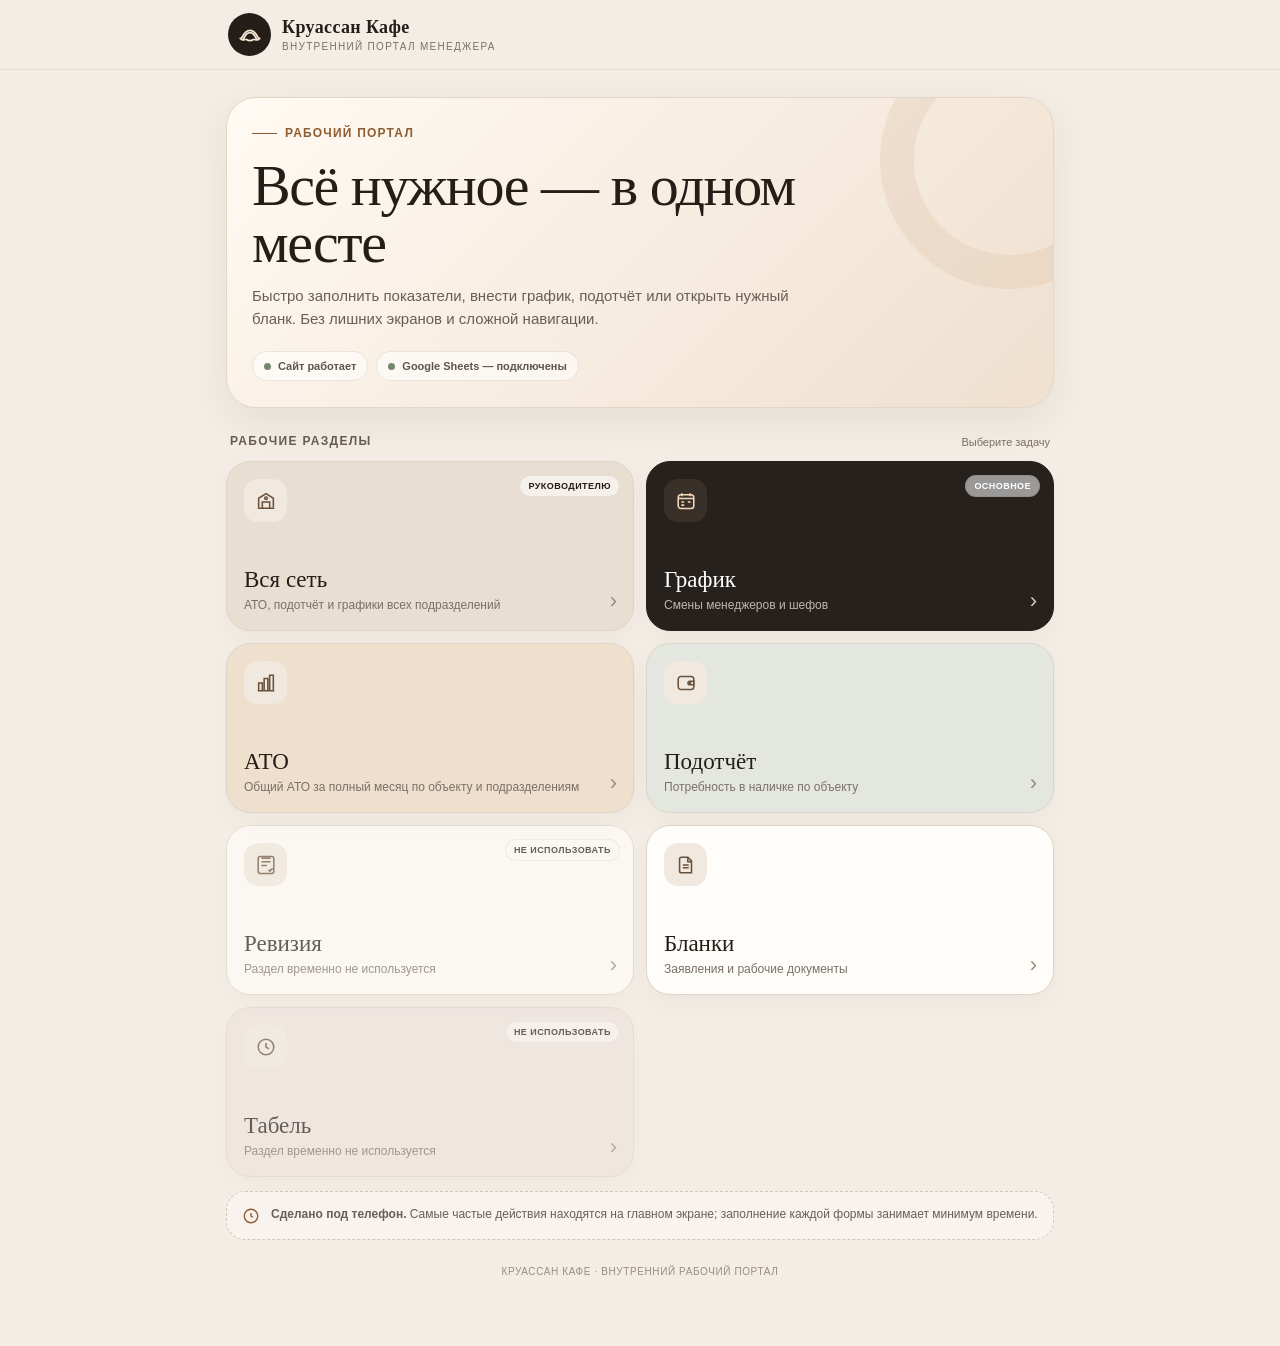
==== commit 26cf9081: "Mark revision section as not in use" ====
--- a/index.html
+++ b/index.html
@@ -4,6 +4,9 @@
 <meta charset="utf-8">
 <meta name="viewport" content="width=device-width,initial-scale=1,viewport-fit=cover">
 <meta name="theme-color" content="#f2ece3">
+<meta name="description" content="Внутренний рабочий портал менеджеров Круассан Кафе">
+<link rel="preconnect" href="https://script.google.com" crossorigin>
+<link rel="dns-prefetch" href="//script.google.com">
 <title>Круассан Кафе — портал менеджера</title>
 <style>
 :root{
@@ -68,7 +71,7 @@
 .form-help{font-size:11px;color:var(--muted);margin-top:-4px;line-height:1.4}.percent-wrap{position:relative}.percent-wrap input{padding-right:40px}.percent-wrap span{position:absolute;right:14px;bottom:14px;font-size:14px;color:#8a7b6e;font-weight:750}
 .ato-grid{display:grid;grid-template-columns:1fr 1fr;gap:11px}
 .schedule-toolbar{display:grid;grid-template-columns:1fr 1fr;gap:11px;margin-bottom:13px}.schedule-list{display:grid;gap:8px}.schedule-day{display:grid;grid-template-columns:74px 1fr;gap:10px;align-items:center;padding:10px 0;border-bottom:1px solid #eee6dc}.schedule-day:last-child{border-bottom:0}.day-meta b{display:block;font-family:Georgia,serif;font-size:18px}.day-meta small{font-size:10px;color:var(--muted);text-transform:uppercase;letter-spacing:.06em}.day-entry{display:grid;grid-template-columns:1fr auto;gap:7px}.day-entry input{min-height:42px;padding:10px 12px}.quick-shifts{display:flex;gap:5px;flex-wrap:wrap;margin-top:10px}.chip{border:1px solid #dfd1c2;background:#faf5ef;border-radius:999px;padding:7px 9px;font-size:10px;font-weight:800}.chip:active{background:#eadac9}
-.forms-list{display:grid;gap:9px}.doc-card{width:100%;border:1px solid var(--line);background:var(--paper);border-radius:18px;padding:14px;display:grid;grid-template-columns:auto 1fr auto;align-items:center;gap:12px;text-align:left}.doc-icon{width:43px;height:43px;border-radius:13px;background:#efe4d8;display:grid;place-items:center;color:#7d5839;font-family:Georgia,serif;font-weight:700}.doc-card b{display:block;font-size:14px}.doc-card small{display:block;color:var(--muted);margin-top:4px;font-size:11px}.admin-card{margin-top:14px}.admin-card h3{font-family:Georgia,serif;margin:0 0 6px;font-size:20px}.admin-card p{color:var(--muted);font-size:12px;line-height:1.5}.actions-row{display:flex;gap:8px;flex-wrap:wrap}.danger-link{border:0;background:transparent;color:#984b44;font-weight:800;padding:10px}.toast{position:fixed;left:50%;bottom:calc(24px + env(safe-area-inset-bottom));transform:translate(-50%,20px);background:#211b17;color:#fff;border-radius:999px;padding:11px 16px;font-weight:800;font-size:12px;opacity:0;pointer-events:none;transition:.2s;z-index:80;box-shadow:0 15px 40px rgba(0,0,0,.2)}.toast.show{opacity:1;transform:translate(-50%,0)}
+.forms-list{display:grid;gap:9px}.doc-card{width:100%;border:1px solid var(--line);background:var(--paper);border-radius:18px;padding:14px;display:grid;grid-template-columns:auto 1fr auto;align-items:center;gap:12px;text-align:left}.doc-icon{width:43px;height:43px;border-radius:13px;background:#efe4d8;display:grid;place-items:center;color:#7d5839;font-family:Georgia,serif;font-weight:700}.doc-card b{display:block;font-size:14px}.doc-card small{display:block;color:var(--muted);margin-top:4px;font-size:11px}.admin-card{margin-top:14px}.admin-card h3{font-family:Georgia,serif;margin:0 0 6px;font-size:20px}.admin-card p{color:var(--muted);font-size:12px;line-height:1.5}.actions-row{display:flex;gap:8px;flex-wrap:wrap}.danger-link{border:0;background:transparent;color:#984b44;font-weight:800;padding:10px}.toast{position:fixed;left:50%;bottom:calc(24px + env(safe-area-inset-bottom));transform:translate(-50%,20px);background:#211b17;color:#fff;border-radius:18px;padding:11px 16px;font-weight:800;font-size:12px;line-height:1.3;max-width:calc(100% - 32px);white-space:normal;text-align:left;opacity:0;pointer-events:none;transition:.2s;z-index:80;box-shadow:0 15px 40px rgba(0,0,0,.2)}.toast.show{opacity:1;transform:translate(-50%,0)}
 dialog{width:min(720px,calc(100% - 18px));max-height:92vh;border:0;border-radius:24px;padding:0;box-shadow:0 24px 80px rgba(0,0,0,.26)}dialog::backdrop{background:rgba(30,23,18,.5);backdrop-filter:blur(4px)}.dialog-shell{padding:16px;overflow:auto;max-height:92vh;background:var(--bg)}.dialog-top{display:flex;justify-content:space-between;align-items:center;gap:10px;margin-bottom:13px}.template-form{display:grid;gap:11px;background:var(--paper);border:1px solid var(--line);border-radius:18px;padding:14px}.paper{margin:13px 0;padding:26px;min-height:300px;background:#fff;border:1px solid var(--line);border-radius:13px;font-family:"Times New Roman",serif;font-size:16px;line-height:1.55;white-space:pre-wrap}.dialog-actions{display:flex;justify-content:flex-end;gap:8px}
 .footer{padding:26px 4px 5px;text-align:center;color:#9a8d82;font-size:10px;letter-spacing:.06em;text-transform:uppercase}
 @media(max-width:600px){.shell{padding:19px 12px 52px}.topbar-inner{padding-left:14px;padding-right:14px}.hero{padding:23px 20px;border-radius:25px;min-height:200px}.grid{gap:9px}.tile{min-height:158px;padding:14px;border-radius:21px}.tile-title{font-size:21px}.tile-desc{font-size:11px}.field-row,.field-row.three,.ato-grid,.schedule-toolbar{grid-template-columns:1fr}.card{padding:16px}.page-head h2{font-size:34px}.schedule-day{grid-template-columns:66px 1fr}.brand-sub{font-size:9px}.header-action{font-size:11px;padding:8px 10px}}
@@ -149,9 +152,9 @@
       <span class="tile-icon"><svg viewBox="0 0 24 24" fill="none" stroke="currentColor" stroke-width="1.7"><rect x="3.5" y="5" width="17" height="14" rx="3"/><path d="M16.2 10h4.3v4h-4.3a2 2 0 0 1 0-4Z"/><circle cx="16.5" cy="12" r=".6" fill="currentColor"/></svg></span>
       <span class="tile-title">Подотчёт</span><span class="tile-desc">Потребность в наличке по объекту</span><span class="tile-arrow">›</span>
     </button>
-    <button class="tile" data-open="audit">
+    <button class="tile" data-open="audit" style="opacity:.68">
       <span class="tile-icon"><svg viewBox="0 0 24 24" fill="none" stroke="currentColor" stroke-width="1.7"><path d="M7 4.5h10M7 8.5h10M7 12.5h6"/><path d="M5.5 2.8h13a2 2 0 0 1 2 2v14.4a2 2 0 0 1-2 2h-13a2 2 0 0 1-2-2V4.8a2 2 0 0 1 2-2Z"/><path d="m14.8 17.1 1.5 1.5 3-3"/></svg></span>
-      <span class="tile-title">Ревизия</span><span class="tile-desc">Зафиксировать результат проверки</span><span class="tile-arrow">›</span>
+      <span class="tile-badge">Не использовать</span><span class="tile-title">Ревизия</span><span class="tile-desc">Раздел временно не используется</span><span class="tile-arrow">›</span>
     </button>
     <button class="tile" data-open="forms">
       <span class="tile-icon"><svg viewBox="0 0 24 24" fill="none" stroke="currentColor" stroke-width="1.7"><path d="M7 3.5h7l4 4v13H7a2 2 0 0 1-2-2v-13a2 2 0 0 1 2-2Z"/><path d="M14 3.5v5h4M8.5 12h6.5M8.5 15h6.5"/></svg></span>
@@ -253,17 +256,18 @@
     <button class="doc-card" data-template="parent"><span class="doc-icon">18−</span><span><b>Согласие родителя / представителя</b><small>Для несовершеннолетнего</small></span><span>›</span></button>
     <button class="doc-card" data-template="power"><span class="doc-icon">ДВ</span><span><b>Доверенность на получение заработной платы</b><small>Получение денежных средств другим лицом</small></span><span>›</span></button>
   </div>
-  <div class="card admin-card"><h3>Синхронизация</h3><p><b>АТО, график и подотчёт</b> синхронизируются с Google Sheets. Ревизия и табель пока сохраняются локально.</p><div class="actions-row"><button id="resetPinBtn" class="secondary" type="button">Сменить код доступа</button><button id="exportBtn" class="secondary" type="button">Выгрузить локальные данные</button></div></div>
+  <div class="card admin-card"><h3>Синхронизация</h3><p><b>АТО, график и подотчёт</b> синхронизируются с Google Sheets. Ревизия и табель пока сохраняются локально.</p><div class="actions-row"><button id="exportBtn" class="secondary" type="button">Выгрузить локальные данные</button></div></div>
 </section>
 </main>
 <div class="toast" id="toast">Сохранено</div>
-<dialog id="templateDialog"><form method="dialog" class="dialog-shell"><div class="dialog-top"><strong id="templateTitle">Документ</strong><button class="ghost" value="cancel">Закрыть</button></div><div id="templateFields" class="template-form template-fields"></div><div id="templatePreview" class="paper"></div><div class="template-toolbar"><button type="button" id="downloadTpl" class="secondary">Скачать Word (.doc)</button><button type="button" id="emailTpl" class="secondary">Отправить на e-mail</button><button type="button" id="shareTpl" class="secondary">Поделиться</button><button type="button" id="printTpl" class="primary">Печать</button></div></form></dialog>
+<dialog id="templateDialog"><form method="dialog" class="dialog-shell"><div class="dialog-top"><strong id="templateTitle">Документ</strong><button class="ghost" value="cancel">Закрыть</button></div><div id="templateFields" class="template-form template-fields"></div><div id="templatePreview" class="paper"></div><div class="template-toolbar"><button type="button" id="downloadTpl" class="secondary">Скачать Word (.doc)</button><button type="button" id="emailTpl" class="secondary">Открыть в почте</button><button type="button" id="shareTpl" class="secondary">Поделиться</button><button type="button" id="printTpl" class="primary">Печать</button></div></form></dialog>
 
 <script>
 const API_URL="https://script.google.com/macros/s/AKfycbzcslCNU_WMkzsBe42LyEPKSoTEeVl2Rkeg6OZreN49t8klQk4g2Eg2OTzhtBHRUc9F/exec";
 const PIN_KEY='kruassan_manager_sync_pin';
 const storeKey='kruassan_manager_portal_v3';
-const today=new Date().toISOString().slice(0,10);
+function localYmd(d=new Date()){return `${d.getFullYear()}-${String(d.getMonth()+1).padStart(2,'0')}-${String(d.getDate()).padStart(2,'0')}`}
+const today=localYmd();
 
 const allObjects=['КК Багратиона','КК Зеленоградск','КК Красная','КК Ленинский','КК Мира','КК Невского','КК Победы','КК Светлогорск','ПК Зеленоградск','ПК Маркса'];
 const atoObjects=['Багратиона','Зеленоградск','Красная','Ленинский','Мира','Невского','Победы','Светлогорск','ПК Зеленоградск','ПК Маркса'];
@@ -296,25 +300,35 @@
   return m?{object:m.object,manager:m.manager}:{object,manager};
 }
 function scheduleRowMissing(err){return /Строка менеджера\/объекта не найдена/i.test(String(err?.message||err||''))}
+function scheduleCandidates(object,manager=''){
+  const mapped=scheduleApiIdentity(object,manager);
+  const cleanObject=String(object||'').replace(/^Шеф(?:-бариста)?\s*·\s*/,'').trim();
+  const cleanManager=String(manager||'').trim();
+  const raw=[mapped,{object,manager},{object:cleanManager,manager:cleanManager},{object:cleanObject,manager:cleanManager||cleanObject}];
+  const seen=new Set();
+  return raw.filter(x=>{
+    const objectValue=String(x.object||'').trim(),managerValue=String(x.manager||'').trim();
+    if(!objectValue&&!managerValue)return false;
+    const k=objectValue+'|'+managerValue;
+    if(seen.has(k))return false;
+    seen.add(k);x.object=objectValue;x.manager=managerValue;return true;
+  });
+}
 async function scheduleRead(object,manager,params={}){
-  const api=scheduleApiIdentity(object,manager||'');
-  try{return await jsonp('schedule',{object:api.object,manager:api.manager,...params})}
-  catch(e){
-    if(!scheduleRowMissing(e))throw e;
-    const fallback=String(manager||object||'').replace(/^Шеф(?:-бариста)?\s*·\s*/,'').trim();
-    if(!fallback||fallback===String(api.object).trim())throw e;
-    return await jsonp('schedule',{object:fallback,manager:fallback,...params});
+  for(const c of scheduleCandidates(object,manager)){
+    try{return await jsonp('schedule',{object:c.object,manager:c.manager,...params})}
+    catch(e){if(!scheduleRowMissing(e))throw e}
   }
+  const who=String(manager||object||'').replace(/^Шеф(?:-бариста)?\s*·\s*/,'').trim();
+  throw new Error(`В таблице выбранного периода не найден сотрудник/объект: ${who||object}`);
 }
 async function scheduleWrite(data){
-  const api=scheduleApiIdentity(data.object,data.manager||'');
-  try{return await apiPost('schedule',{...data,object:api.object,manager:api.manager})}
-  catch(e){
-    if(!scheduleRowMissing(e))throw e;
-    const fallback=String(data.manager||data.object||'').replace(/^Шеф(?:-бариста)?\s*·\s*/,'').trim();
-    if(!fallback||fallback===String(api.object).trim())throw e;
-    return await apiPost('schedule',{...data,object:fallback,manager:fallback});
+  for(const c of scheduleCandidates(data.object,data.manager||'')){
+    try{return await apiPost('schedule',{...data,object:c.object,manager:c.manager})}
+    catch(e){if(!scheduleRowMissing(e))throw e}
   }
+  const who=String(data.manager||data.object||'').replace(/^Шеф(?:-бариста)?\s*·\s*/,'').trim();
+  throw new Error(`В таблице выбранного периода не найден сотрудник/объект: ${who||data.object}`);
 }
 
 const cashItems=[
@@ -376,80 +390,61 @@
 });
 document.querySelectorAll('input[type=date]').forEach(i=>{if(!i.value)i.value=today});
 
-function records(){try{return JSON.parse(localStorage.getItem(storeKey)||'[]')}catch{return[]}}
-function save(r){const a=records();a.push({...r,savedAt:new Date().toISOString()});localStorage.setItem(storeKey,JSON.stringify(a));}
+function records(){try{const v=JSON.parse(localStorage.getItem(storeKey)||'[]');return Array.isArray(v)?v:[]}catch{return[]}}
+function save(r){try{const a=records();a.push({...r,savedAt:new Date().toISOString()});if(a.length>500)a.splice(0,a.length-500);localStorage.setItem(storeKey,JSON.stringify(a))}catch(e){notify('Не удалось сохранить локально: хранилище устройства недоступно')}}
 function notify(t='Сохранено'){toast.textContent=t;toast.classList.add('show');clearTimeout(window._tt);window._tt=setTimeout(()=>toast.classList.remove('show'),2300)}
 
-function getPin(force=false){
-  const pin = "123";
-
-  try {
-    localStorage.setItem(PIN_KEY, pin);
-  } catch(e) {}
-
-  return pin;
-}
+function getPin(){return "123"}
 function authError(err){
   if(String(err||'').toLowerCase().includes('неверный код')) localStorage.removeItem(PIN_KEY);
 }
 
+const JSONP_MAX_CONCURRENT=8;
+const jsonpQueue=[];
+let jsonpActive=0;
+function drainJsonpQueue(){
+  while(jsonpActive<JSONP_MAX_CONCURRENT&&jsonpQueue.length){
+    const start=jsonpQueue.shift();jsonpActive++;
+    start(()=>{jsonpActive--;drainJsonpQueue()});
+  }
+}
 function jsonpRequest(type,params={},action='read'){
   return new Promise((resolve,reject)=>{
-    let pin;
-    try{pin=getPin()}catch(e){reject(e);return}
-    const cb='kruassan_cb_'+Date.now()+'_'+Math.random().toString(36).slice(2);
-    const u=new URL(API_URL);
-    u.searchParams.set('action',action);
-    u.searchParams.set('type',type);
-    u.searchParams.set('pin',pin);
-    u.searchParams.set('callback',cb);
-    Object.entries(params).forEach(([k,v])=>u.searchParams.set(k,v??''));
-    const sc=document.createElement('script');
-    const timer=setTimeout(()=>{cleanup();reject(new Error('Нет ответа от Google Sheets'))},90000);
-    function cleanup(){clearTimeout(timer);delete window[cb];sc.remove()}
-    window[cb]=(res)=>{
-      cleanup();
-      if(res&&res.ok) resolve(res.data);
-      else{const msg=res?.error||'Ошибка Google Sheets';authError(msg);reject(new Error(msg))}
-    };
-    sc.onerror=()=>{cleanup();reject(new Error('Не удалось подключиться к Google Sheets'))};
-    sc.src=u.toString();
-    document.body.appendChild(sc);
+    const enqueue=action==='write'?'unshift':'push';
+    jsonpQueue[enqueue](done=>{
+      let pin;
+      try{pin=getPin()}catch(e){done();reject(e);return}
+      const cb='kruassan_cb_'+Date.now()+'_'+Math.random().toString(36).slice(2);
+      const u=new URL(API_URL);
+      u.searchParams.set('action',action);u.searchParams.set('type',type);u.searchParams.set('pin',pin);u.searchParams.set('callback',cb);
+      Object.entries(params).forEach(([k,v])=>u.searchParams.set(k,v??''));
+      const sc=document.createElement('script');let finished=false;
+      const timer=setTimeout(()=>finish(()=>reject(new Error('Google Sheets не ответил за 30 секунд'))),30000);
+      function finish(fn){if(finished)return;finished=true;clearTimeout(timer);delete window[cb];sc.remove();done();if(fn)fn()}
+      window[cb]=(res)=>finish(()=>{if(res&&res.ok)resolve(res.data);else{const msg=res?.error||'Ошибка Google Sheets';authError(msg);reject(new Error(msg))}});
+      sc.onerror=()=>finish(()=>reject(new Error('Не удалось подключиться к Google Sheets')));
+      sc.src=u.toString();document.body.appendChild(sc);
+    });
+    drainJsonpQueue();
   });
 }
 
-function jsonpRequest(type,params={},action='read'){
-  return new Promise((resolve,reject)=>{
-    let pin;
-    try{pin=getPin()}catch(e){reject(e);return}
-    const cb='kruassan_cb_'+Date.now()+'_'+Math.random().toString(36).slice(2);
-    const u=new URL(API_URL);
-    u.searchParams.set('action',action);
-    u.searchParams.set('type',type);
-    u.searchParams.set('pin',pin);
-    u.searchParams.set('callback',cb);
-    Object.entries(params).forEach(([k,v])=>u.searchParams.set(k,v??''));
-    const sc=document.createElement('script');
-    const timer=setTimeout(()=>{cleanup();reject(new Error('Нет ответа от Google Sheets'))},90000);
-    function cleanup(){clearTimeout(timer);delete window[cb];sc.remove()}
-    window[cb]=(res)=>{
-      cleanup();
-      if(res&&res.ok) resolve(res.data);
-      else{const msg=res?.error||'Ошибка Google Sheets';authError(msg);reject(new Error(msg))}
-    };
-    sc.onerror=()=>{cleanup();reject(new Error('Не удалось подключиться к Google Sheets'))};
-    sc.src=u.toString();
-    document.body.appendChild(sc);
-  });
-}
-
+const READ_CACHE_TTL=15000;
+const readCache=new Map();
+const readInflight=new Map();
+let readGeneration=0;
+function readKey(type,params){return JSON.stringify([type,Object.entries(params).sort(([a],[b])=>a.localeCompare(b))])}
 function jsonp(type,params={}){
-  return jsonpRequest(type,params,'read');
-}
-
-function apiPost(type,data){
-  return jsonpRequest(type,{data:JSON.stringify(data)},'write');
-}
+  const key=readKey(type,params),now=Date.now(),cached=readCache.get(key);
+  if(cached&&now-cached.at<READ_CACHE_TTL)return Promise.resolve(cached.data);
+  if(readInflight.has(key))return readInflight.get(key);
+  const generation=readGeneration;
+  const req=jsonpRequest(type,params,'read').then(data=>{if(generation===readGeneration)readCache.set(key,{at:Date.now(),data});return data}).finally(()=>{if(readInflight.get(key)===req)readInflight.delete(key)});
+  readInflight.set(key,req);return req;
+}
+function clearReadCaches(){readGeneration++;readCache.clear();readInflight.clear()}
+function apiPost(type,data){return jsonpRequest(type,{data:JSON.stringify(data)},'write').then(result=>{clearReadCaches();return result})}
+
 
 function setBusy(form,on,text){
   form.classList.toggle('field-loading',on);
@@ -467,15 +462,18 @@
 // ATO: read + write
 const atoForm=document.getElementById('atoForm');
 const atoObject=atoForm.elements.object;
+let atoLoadSeq=0;
 async function loadAto(){
   if(!atoObject.value)return;
+  const seq=++atoLoadSeq,obj=atoObject.value;
   try{
     atoForm.classList.add('field-loading');
-    const d=await jsonp('ato',{object:atoObject.value});
+    const d=await jsonp('ato',{object:obj});
+    if(seq!==atoLoadSeq||atoObject.value!==obj)return;
     atoForm.elements.manager.value=d.manager||'';
     setNum(atoForm,'ato',d.ato);setNum(atoForm,'production',d.production);setNum(atoForm,'bar',d.bar);setNum(atoForm,'bakery',d.bakery);
     notify(d.status==='Готово'?'Данные АТО загружены':'Объект ещё не заполнен');
-  }catch(e){notify('Ошибка: '+e.message)}finally{atoForm.classList.remove('field-loading')}
+  }catch(e){if(seq===atoLoadSeq)notify('Ошибка: '+e.message)}finally{if(seq===atoLoadSeq)atoForm.classList.remove('field-loading')}
 }
 atoObject.addEventListener('change',loadAto);
 atoForm.addEventListener('submit',async e=>{
@@ -513,8 +511,11 @@
 const periodSelect=document.getElementById('schedulePeriod');
 const periods=halfPeriods();
 periodSelect.innerHTML=periods.map((p,i)=>`<option value="${i}">${periodLabel(p.s,p.e)}</option>`).join('');
+let activeScheduleInput=null;
+let scheduleLoadSeq=0;
 
 function renderSchedule(){
+  activeScheduleInput=null;
   const p=periods[+periodSelect.value||0],box=document.getElementById('scheduleList');
   box.innerHTML='';
   const fmt=new Intl.DateTimeFormat('ru-RU',{weekday:'short'});
@@ -528,14 +529,16 @@
 async function loadSchedule(){
   const obj=scheduleObject.value;
   if(!obj)return;
-  const p=periods[+periodSelect.value||0];
+  const seq=++scheduleLoadSeq,periodIndex=+periodSelect.value||0,manager=scheduleManager.value||'',p=periods[periodIndex];
   try{
     scheduleForm.classList.add('field-loading');
-    const d=await scheduleRead(obj,scheduleManager.value||'',{start:serverScheduleDate(ymd(p.s)),end:serverScheduleDate(ymd(p.e))});
-    document.querySelectorAll('#scheduleList input[data-date]').forEach(i=>i.value='');
-    (d.entries||[]).forEach(x=>{const shownDate=clientScheduleDate(x.date);const i=document.querySelector(`#scheduleList input[data-date="${shownDate}"]`);if(i)i.value=x.value||''});
+    const d=await scheduleRead(obj,manager,{start:ymd(p.s),end:ymd(p.e)});
+    if(seq!==scheduleLoadSeq||scheduleObject.value!==obj||(+periodSelect.value||0)!==periodIndex)return;
+    const inputs=new Map([...document.querySelectorAll('#scheduleList input[data-date]')].map(i=>[i.dataset.date,i]));
+    inputs.forEach(i=>i.value='');
+    (d.entries||[]).forEach(x=>{const i=inputs.get(clientScheduleDate(x.date));if(i)i.value=x.value||''});
     notify('График загружен из Google Sheets');
-  }catch(e){notify('Ошибка: '+e.message)}finally{scheduleForm.classList.remove('field-loading')}
+  }catch(e){if(seq===scheduleLoadSeq)notify('Ошибка: '+e.message)}finally{if(seq===scheduleLoadSeq)scheduleForm.classList.remove('field-loading')}
 }
 periodSelect.onchange=()=>{renderSchedule();loadSchedule()};
 renderSchedule();
@@ -543,7 +546,6 @@
   scheduleManager.value=scheduleManagers[scheduleObject.value]||'';
   loadSchedule();
 });
-let activeScheduleInput=null;
 document.getElementById('scheduleList').addEventListener('focusin',e=>{if(e.target.tagName==='INPUT')activeScheduleInput=e.target});
 document.querySelectorAll('[data-shift]').forEach(b=>b.onclick=()=>{if(activeScheduleInput){activeScheduleInput.value=b.dataset.shift;activeScheduleInput.focus()}else notify('Сначала выберите день')});
 scheduleForm.addEventListener('submit',async e=>{
@@ -570,7 +572,7 @@
   return {filled,total,ok:filled>=total};
 }
 async function getLeaderUnit(u,p){
-  const q={start:serverScheduleDate(ymd(p.s)),end:serverScheduleDate(ymd(p.e))};
+  const q={start:ymd(p.s),end:ymd(p.e)};
   const [a,c,g]=await Promise.allSettled([
     jsonp('ato',{object:u.ato}),
     jsonp('cash',{object:u.cash}),
@@ -579,7 +581,7 @@
   return {u,ato:a.status==='fulfilled'?a.value:null,cash:c.status==='fulfilled'?c.value:null,schedule:g.status==='fulfilled'?scheduleStat(g.value,p):null};
 }
 async function getLeaderChef(u,p){
-  const q={start:serverScheduleDate(ymd(p.s)),end:serverScheduleDate(ymd(p.e))};
+  const q={start:ymd(p.s),end:ymd(p.e)};
   try{return {u,schedule:scheduleStat(await scheduleRead(u.schedule,u.manager,q),p)}}catch(e){return {u,schedule:null}}
 }
 function leaderPct(v){
@@ -592,19 +594,22 @@
   const atoOk=a&&a.status==='Готово',cashOk=c&&c.status==='Заполнено',schedOk=g&&g.ok;
   const overall=atoOk&&cashOk&&schedOk;
   const manager=(a&&a.manager)||(c&&c.manager)||r.u.manager||'Менеджер не указан';
-  return `<div class="unit-card"><div class="unit-top"><div><div class="unit-name">${r.u.title}</div><div class="unit-manager">${manager}</div></div><span class="unit-state ${overall?'ok':'warn'}">${overall?'Всё заполнено':'Есть пробелы'}</span></div><div class="unit-statuses"><div class="status-cell" style="grid-column:1/-1"><small>Общий АТО за месяц</small><b class="${atoOk?'good':'bad'}">${atoOk?leaderPct(a.ato):'Не заполнено'}</b></div><div class="status-cell"><small>Технологи производства</small><b class="${atoOk?'good':'bad'}">${atoOk?leaderPct(a.production):'—'}</b></div><div class="status-cell"><small>Бар</small><b class="${atoOk?'good':'bad'}">${atoOk?leaderPct(a.bar):'—'}</b></div><div class="status-cell"><small>Пекарня</small><b class="${atoOk?'good':'bad'}">${atoOk?leaderPct(a.bakery):'—'}</b></div><div class="status-cell"><small>Подотчёт</small><b class="${cashOk?'good':'bad'}">${cashOk?money(c.amount):'Не заполнено'}</b></div><div class="status-cell"><small>График</small><b class="${schedOk?'good':'bad'}">${g?g.filled+' из '+g.total:'Нет ответа'}</b></div></div></div>`;
+  return `<div class="unit-card"><div class="unit-top"><div><div class="unit-name">${esc(r.u.title)}</div><div class="unit-manager">${esc(manager)}</div></div><span class="unit-state ${overall?'ok':'warn'}">${overall?'Всё заполнено':'Есть пробелы'}</span></div><div class="unit-statuses"><div class="status-cell" style="grid-column:1/-1"><small>Общий АТО за месяц</small><b class="${atoOk?'good':'bad'}">${atoOk?leaderPct(a.ato):'Не заполнено'}</b></div><div class="status-cell"><small>Технологи производства</small><b class="${atoOk?'good':'bad'}">${atoOk?leaderPct(a.production):'—'}</b></div><div class="status-cell"><small>Бар</small><b class="${atoOk?'good':'bad'}">${atoOk?leaderPct(a.bar):'—'}</b></div><div class="status-cell"><small>Пекарня</small><b class="${atoOk?'good':'bad'}">${atoOk?leaderPct(a.bakery):'—'}</b></div><div class="status-cell"><small>Подотчёт</small><b class="${cashOk?'good':'bad'}">${cashOk?money(c.amount):'Не заполнено'}</b></div><div class="status-cell"><small>График</small><b class="${schedOk?'good':'bad'}">${g?g.filled+' из '+g.total:'Нет ответа'}</b></div></div></div>`;
 }
 function leaderChefHtml(r){
   const g=r.schedule,ok=g&&g.ok;
-  return `<div class="unit-card"><div class="unit-top"><div><div class="unit-name">${r.u.title}</div><div class="unit-manager">${r.u.area}</div></div><span class="unit-state ${ok?'ok':'warn'}">${ok?'График заполнен':'Проверить график'}</span></div><div class="unit-statuses"><div class="status-cell" style="grid-column:1/-1"><small>График</small><b class="${ok?'good':'bad'}">${g?g.filled+' из '+g.total+' дней':'Нет ответа от таблицы'}</b></div></div></div>`;
-}
+  return `<div class="unit-card"><div class="unit-top"><div><div class="unit-name">${esc(r.u.title)}</div><div class="unit-manager">${esc(r.u.area)}</div></div><span class="unit-state ${ok?'ok':'warn'}">${ok?'График заполнен':'Проверить график'}</span></div><div class="unit-statuses"><div class="status-cell" style="grid-column:1/-1"><small>График</small><b class="${ok?'good':'bad'}">${g?g.filled+' из '+g.total+' дней':'Нет ответа от таблицы'}</b></div></div></div>`;
+}
+let leaderLoadSeq=0;
 async function loadLeader(){
   if(!leaderPeriod)return;
-  const p=periods[+leaderPeriod.value||0],loading=document.getElementById('leaderLoading');
+  const seq=++leaderLoadSeq,periodIndex=+leaderPeriod.value||0,p=periods[periodIndex],loading=document.getElementById('leaderLoading');
   const unitsBox=document.getElementById('leaderUnits'),chefsBox=document.getElementById('leaderChefs'),summaryBox=document.getElementById('leaderSummary'),alertsBox=document.getElementById('leaderAlerts');
   loading.textContent='Загружаю данные по всей сети…';loading.hidden=false;unitsBox.innerHTML='';chefsBox.innerHTML='';summaryBox.innerHTML='';alertsBox.innerHTML='';
+  if(leaderRefresh)leaderRefresh.disabled=true;
   try{
     const [units,chefs]=await Promise.all([Promise.all(leaderUnits.map(x=>getLeaderUnit(x,p))),Promise.all(leaderChefs.map(x=>getLeaderChef(x,p)))]);
+    if(seq!==leaderLoadSeq||(+leaderPeriod.value||0)!==periodIndex)return;
     unitsBox.innerHTML=units.map(leaderUnitHtml).join('');chefsBox.innerHTML=chefs.map(leaderChefHtml).join('');
     const atoDone=units.filter(x=>x.ato&&x.ato.status==='Готово').length;
     const atoVals=units.filter(x=>x.ato&&x.ato.status==='Готово'&&x.ato.ato!=null).map(x=>Number(x.ato.ato));
@@ -621,9 +626,10 @@
     const alerts=[];
     units.forEach(x=>{if(!x.ato||x.ato.status!=='Готово')alerts.push(`${x.u.title}: не заполнено АТО`);if(!x.cash||x.cash.status!=='Заполнено')alerts.push(`${x.u.title}: не заполнен подотчёт`);if(!x.schedule||!x.schedule.ok)alerts.push(`${x.u.title}: график ${x.schedule?x.schedule.filled+' из '+x.schedule.total:'не загружен'}`)});
     chefs.forEach(x=>{if(!x.schedule||!x.schedule.ok)alerts.push(`${x.u.title}: график ${x.schedule?x.schedule.filled+' из '+x.schedule.total:'не загружен'}`)});
-    alertsBox.innerHTML=alerts.length?alerts.map(x=>`<div class="leader-alert">${x}</div>`).join(''):'<div class="leader-alert good">По выбранному периоду всё заполнено.</div>';
+    alertsBox.innerHTML=alerts.length?alerts.map(x=>`<div class="leader-alert">${esc(x)}</div>`).join(''):'<div class="leader-alert good">По выбранному периоду всё заполнено.</div>';
     loading.hidden=true;
-  }catch(e){loading.textContent='Не удалось собрать сводку: '+e.message}
+  }catch(e){if(seq===leaderLoadSeq)loading.textContent='Не удалось собрать сводку: '+e.message}
+  finally{if(seq===leaderLoadSeq&&leaderRefresh)leaderRefresh.disabled=false}
 }
 if(leaderPeriod) leaderPeriod.onchange=loadLeader;
 const leaderRefresh=document.getElementById('leaderRefresh');if(leaderRefresh) leaderRefresh.onclick=loadLeader;
@@ -633,17 +639,20 @@
 // Cash: read + write
 const cashForm=document.getElementById('expensesForm');
 const cashObject=cashForm.elements.object;
+let cashLoadSeq=0;
 async function loadCash(){
   if(!cashObject.value)return;
+  const seq=++cashLoadSeq,obj=cashObject.value;
   try{
     cashForm.classList.add('field-loading');
-    const d=await jsonp('cash',{object:cashObject.value});
+    const d=await jsonp('cash',{object:obj});
+    if(seq!==cashLoadSeq||cashObject.value!==obj)return;
     cashForm.elements.manager.value=d.manager||'';
     cashForm.elements.amount.value=(d.amount===null||d.amount===undefined)?'':d.amount;
     cashForm.elements.purpose.value=d.purpose||'';
     cashForm.elements.comment.value=d.comment||'';
     notify(d.status==='Заполнено'?'Подотчёт загружен':'Объект ещё не заполнен');
-  }catch(e){notify('Ошибка: '+e.message)}finally{cashForm.classList.remove('field-loading')}
+  }catch(e){if(seq===cashLoadSeq)notify('Ошибка: '+e.message)}finally{if(seq===cashLoadSeq)cashForm.classList.remove('field-loading')}
 }
 cashObject.addEventListener('change',loadCash);
 cashForm.addEventListener('submit',async e=>{
@@ -669,17 +678,14 @@
 bindLocal('auditForm','Ревизия');
 bindLocal('timesheetForm','Табель');
 
-function csvEscape(v=''){return `"${String(v).replaceAll('"','""')}"`}
+function csvEscape(v=''){let x=String(v);if(/^[=+\-@]/.test(x))x="'"+x;return `"${x.replaceAll('\"','\"\"')}"`}
+function downloadBlob(blob,name){const url=URL.createObjectURL(blob),a=document.createElement('a');a.href=url;a.download=name;a.style.display='none';document.body.appendChild(a);a.click();a.remove();setTimeout(()=>URL.revokeObjectURL(url),1500)}
 document.getElementById('exportBtn').onclick=()=>{
   const rows=records();if(!rows.length)return notify('Пока нет локальных данных');
   const headers=[...new Set(rows.flatMap(r=>Object.keys(r)))];
   const csv='\ufeff'+[headers.join(';'),...rows.map(r=>headers.map(h=>csvEscape(r[h]??'')).join(';'))].join('\n');
-  const blob=new Blob([csv],{type:'text/csv;charset=utf-8'}),a=document.createElement('a');
-  a.href=URL.createObjectURL(blob);a.download=`manager-portal-${today}.csv`;a.click();URL.revokeObjectURL(a.href);
-};
-document.getElementById('resetPinBtn').onclick=()=>{
-  localStorage.removeItem(PIN_KEY);
-  try{const p=getPin(true);notify('Новый код сохранён на устройстве')}catch(e){notify(e.message)}
+  const blob=new Blob([csv],{type:'text/csv;charset=utf-8'});
+  downloadBlob(blob,`manager-portal-${today}.csv`);
 };
 
 // Document templates v2
@@ -727,7 +733,7 @@
 function documentHtml(){buildTemplate();return `<!doctype html><html><head><meta charset="utf-8"><style>body{font-family:"Times New Roman",serif;font-size:14pt;line-height:1.45;margin:20mm}.doc-top{display:flex;align-items:flex-start;justify-content:space-between;gap:20px;margin-bottom:35px}.doc-logo-wrap{width:36%;padding-top:2px}.doc-logo-only{margin-bottom:24px}.doc-brand{display:inline-block;min-width:170px}.doc-brand-icons{display:flex;gap:7px;margin-bottom:7px}.doc-brand-dot{width:28px;height:28px;border-radius:50%;display:inline-flex;align-items:center;justify-content:center;color:#fff;font-family:Arial,sans-serif;font-size:16px;line-height:1;font-weight:700}.doc-brand-dot.orange{background:#ef6c00}.doc-brand-dot.brown{background:#7a4319}.doc-brand-dot.dark{background:#282625}.doc-brand-name{white-space:nowrap;line-height:1}.doc-brand-name b{font-family:Arial,sans-serif;font-size:20px;letter-spacing:.16em;font-weight:400}.doc-brand-name em{font-family:Georgia,"Times New Roman",serif;font-size:24px;font-weight:400;margin-left:5px}.doc-head{margin-left:auto;width:58%;margin-bottom:0;text-align:right}.doc-title{text-align:center;font-weight:bold;text-transform:uppercase;margin:22px 0}.doc-subtitle{text-align:center;font-weight:bold;margin:-14px 0 22px}.doc-body{text-align:justify}.doc-sign{margin-top:34px;display:flex;justify-content:space-between;gap:20px}.doc-section{margin:14px 0 5px;font-weight:bold}</style></head><body>${preview.innerHTML}</body></html>`}
 function fileName(){return templates[activeTemplate].title.replace(/[\/:*?"<>|]+/g,'_')+'.doc'}
 function makeFile(){return new File([documentHtml()],fileName(),{type:'application/msword'})}
-document.getElementById('downloadTpl').onclick=()=>{const f=makeFile(),a=document.createElement('a');a.href=URL.createObjectURL(f);a.download=f.name;a.click();setTimeout(()=>URL.revokeObjectURL(a.href),1000)};
+document.getElementById('downloadTpl').onclick=()=>{const f=makeFile();downloadBlob(f,f.name)};
 document.getElementById('emailTpl').onclick=()=>{buildTemplate();const subject=encodeURIComponent(templates[activeTemplate].title);const body=encodeURIComponent(preview.innerText);location.href=`mailto:?subject=${subject}&body=${body}`};
 document.getElementById('shareTpl').onclick=async()=>{try{const f=makeFile();if(navigator.share&&navigator.canShare&&navigator.canShare({files:[f]}))await navigator.share({title:templates[activeTemplate].title,files:[f]});else if(navigator.share)await navigator.share({title:templates[activeTemplate].title,text:preview.innerText});else notify('На этом устройстве используйте «Скачать документ»')}catch(e){if(e.name!=='AbortError')notify('Не удалось открыть меню отправки')}};
 document.getElementById('printTpl').onclick=()=>{buildTemplate();print()};
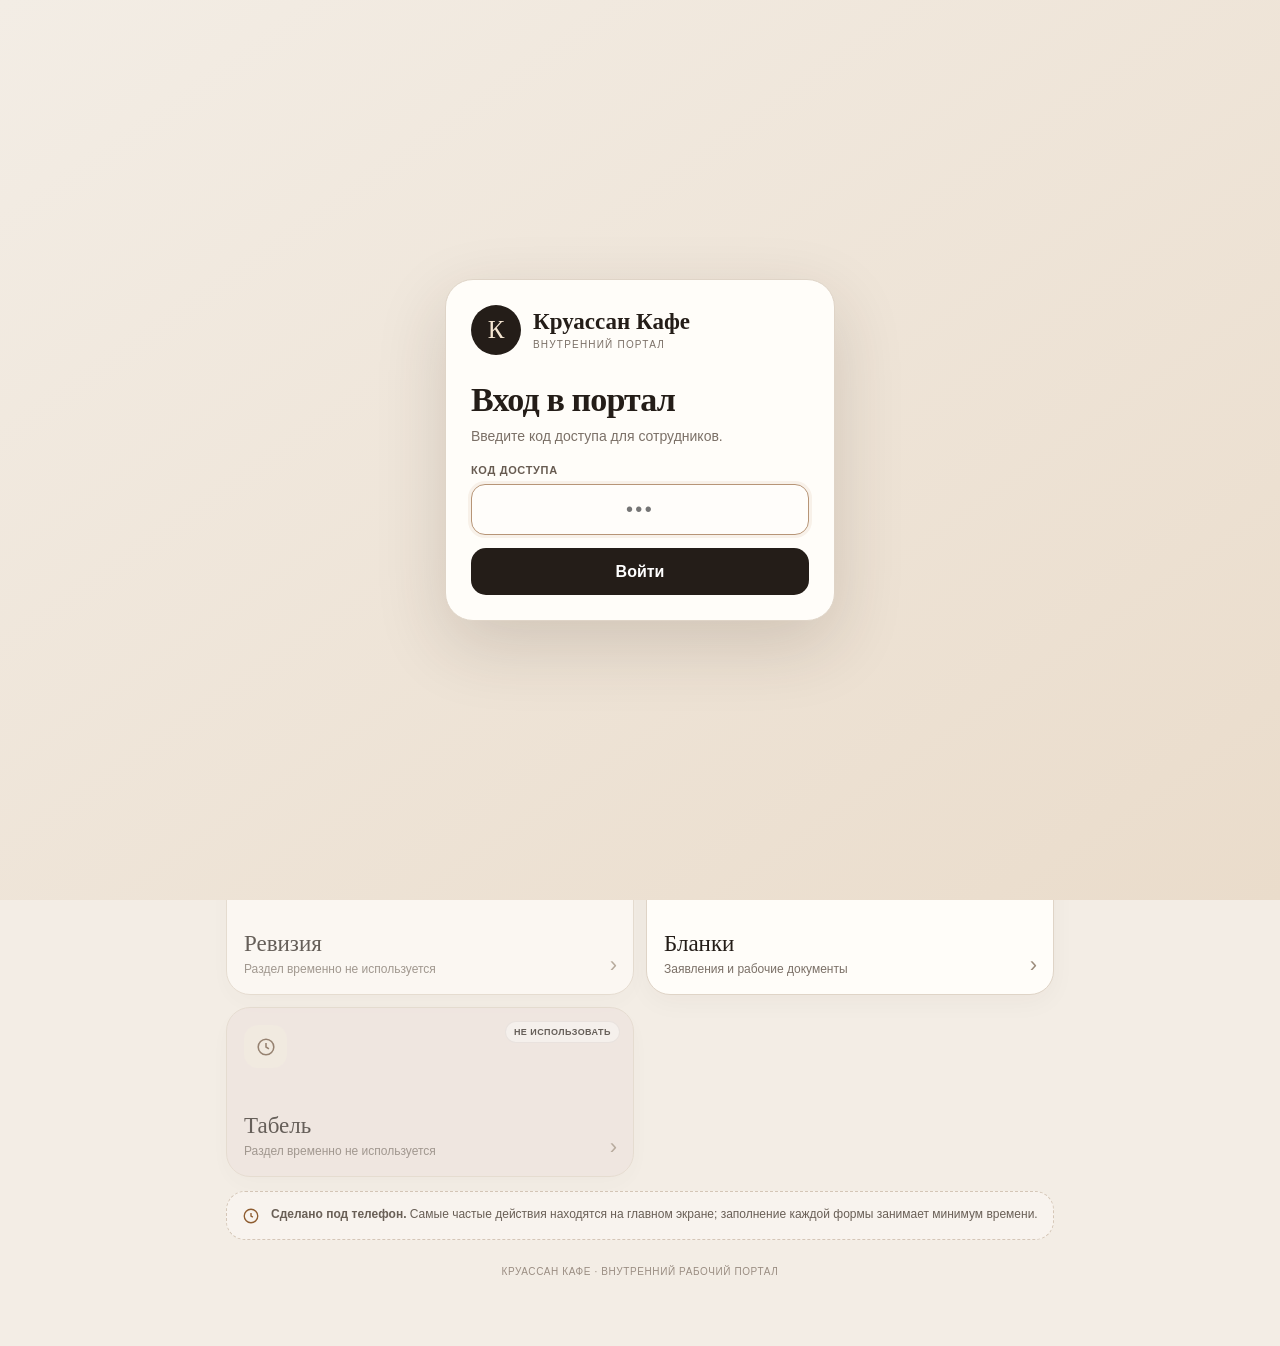
==== commit 79f72988: "Add employee access gate for GitHub Pages" ====
--- a/index.html
+++ b/index.html
@@ -5,6 +5,7 @@
 <meta name="viewport" content="width=device-width,initial-scale=1,viewport-fit=cover">
 <meta name="theme-color" content="#f2ece3">
 <meta name="description" content="Внутренний рабочий портал менеджеров Круассан Кафе">
+<meta name="robots" content="noindex,nofollow">
 <link rel="preconnect" href="https://script.google.com" crossorigin>
 <link rel="dns-prefetch" href="//script.google.com">
 <title>Круассан Кафе — портал менеджера</title>
@@ -110,9 +111,30 @@
 .leader-alerts{display:grid;gap:7px}.leader-alert{border:1px solid #ead8c3;background:#fff8ee;border-radius:14px;padding:11px 13px;font-size:12px;line-height:1.4}.leader-alert.good{border-color:#d9e4d3;background:#f5faf2;color:#4e6848}.leader-loading{text-align:center;color:var(--muted);font-size:12px;padding:13px}
 @media(max-width:600px){.leader-summary{grid-template-columns:1fr 1fr}.leader-toolbar{align-items:stretch;flex-direction:column}.leader-toolbar button{width:100%}.unit-statuses{grid-template-columns:1fr 1fr}.status-cell:last-child{grid-column:1/-1}}
 
+
+body.site-locked{overflow:hidden}
+.access-gate{position:fixed;inset:0;z-index:9999;display:grid;place-items:center;padding:22px;background:linear-gradient(145deg,#f3ede5,#eadccb);font-family:-apple-system,BlinkMacSystemFont,"Segoe UI",Inter,Arial,sans-serif}
+.access-gate.hidden{display:none}
+.access-card{width:min(390px,100%);background:#fffdf9;border:1px solid #dfd4c7;border-radius:28px;padding:25px;box-shadow:0 24px 70px rgba(54,40,27,.16)}
+.access-brand{display:flex;align-items:center;gap:12px;margin-bottom:28px}
+.access-logo{width:50px;height:50px;border-radius:50%;background:#241d18;color:#f5e6d2;display:grid;place-items:center;font-family:Georgia,serif;font-size:25px}
+.access-brand b{display:block;font-family:Georgia,"Times New Roman",serif;font-size:23px}.access-brand small{display:block;margin-top:4px;color:#7b7067;font-size:10px;letter-spacing:.12em;text-transform:uppercase}
+.access-card h2{font-family:Georgia,"Times New Roman",serif;font-size:34px;line-height:1;margin:0 0 9px}.access-card p{margin:0 0 18px;color:#7b7067;font-size:14px;line-height:1.45}
+.access-card label{display:grid;gap:8px;font-size:11px;text-transform:uppercase;letter-spacing:.06em;font-weight:800;color:#675b51}.access-card input{font-size:20px;letter-spacing:.12em;text-align:center}.access-card button{width:100%;margin-top:13px}.access-error{margin-top:11px;color:#984b44;font-size:12px;font-weight:750;text-align:center}
 </style>
 </head>
-<body>
+<body class="site-locked">
+<div id="accessGate" class="access-gate" role="dialog" aria-modal="true" aria-labelledby="accessTitle">
+  <form id="accessForm" class="access-card" autocomplete="off">
+    <div class="access-brand"><div class="access-logo">К</div><div><b>Круассан Кафе</b><small>внутренний портал</small></div></div>
+    <h2 id="accessTitle">Вход в портал</h2>
+    <p>Введите код доступа для сотрудников.</p>
+    <label>Код доступа<input id="accessCode" type="password" inputmode="numeric" pattern="[0-9]*" maxlength="12" autocomplete="off" placeholder="•••" required autofocus></label>
+    <button class="primary" type="submit">Войти</button>
+    <div id="accessError" class="access-error" hidden>Неверный код</div>
+  </form>
+</div>
+
 <header class="topbar">
   <div class="topbar-inner">
     <div class="brand">
@@ -263,6 +285,21 @@
 <dialog id="templateDialog"><form method="dialog" class="dialog-shell"><div class="dialog-top"><strong id="templateTitle">Документ</strong><button class="ghost" value="cancel">Закрыть</button></div><div id="templateFields" class="template-form template-fields"></div><div id="templatePreview" class="paper"></div><div class="template-toolbar"><button type="button" id="downloadTpl" class="secondary">Скачать Word (.doc)</button><button type="button" id="emailTpl" class="secondary">Открыть в почте</button><button type="button" id="shareTpl" class="secondary">Поделиться</button><button type="button" id="printTpl" class="primary">Печать</button></div></form></dialog>
 
 <script>
+const SITE_ACCESS_KEY='kruassan_site_access_v1';
+function unlockPortal(){
+  document.body.classList.remove('site-locked');
+  document.getElementById('accessGate')?.classList.add('hidden');
+}
+try{if(localStorage.getItem(SITE_ACCESS_KEY)==='ok')unlockPortal()}catch(e){}
+document.getElementById('accessForm')?.addEventListener('submit',e=>{
+  e.preventDefault();
+  const input=document.getElementById('accessCode'),err=document.getElementById('accessError');
+  if(input.value==='123'){
+    try{localStorage.setItem(SITE_ACCESS_KEY,'ok')}catch(e){}
+    err.hidden=true;unlockPortal();
+  }else{err.hidden=false;input.value='';input.focus()}
+});
+
 const API_URL="https://script.google.com/macros/s/AKfycbzcslCNU_WMkzsBe42LyEPKSoTEeVl2Rkeg6OZreN49t8klQk4g2Eg2OTzhtBHRUc9F/exec";
 const PIN_KEY='kruassan_manager_sync_pin';
 const storeKey='kruassan_manager_portal_v3';
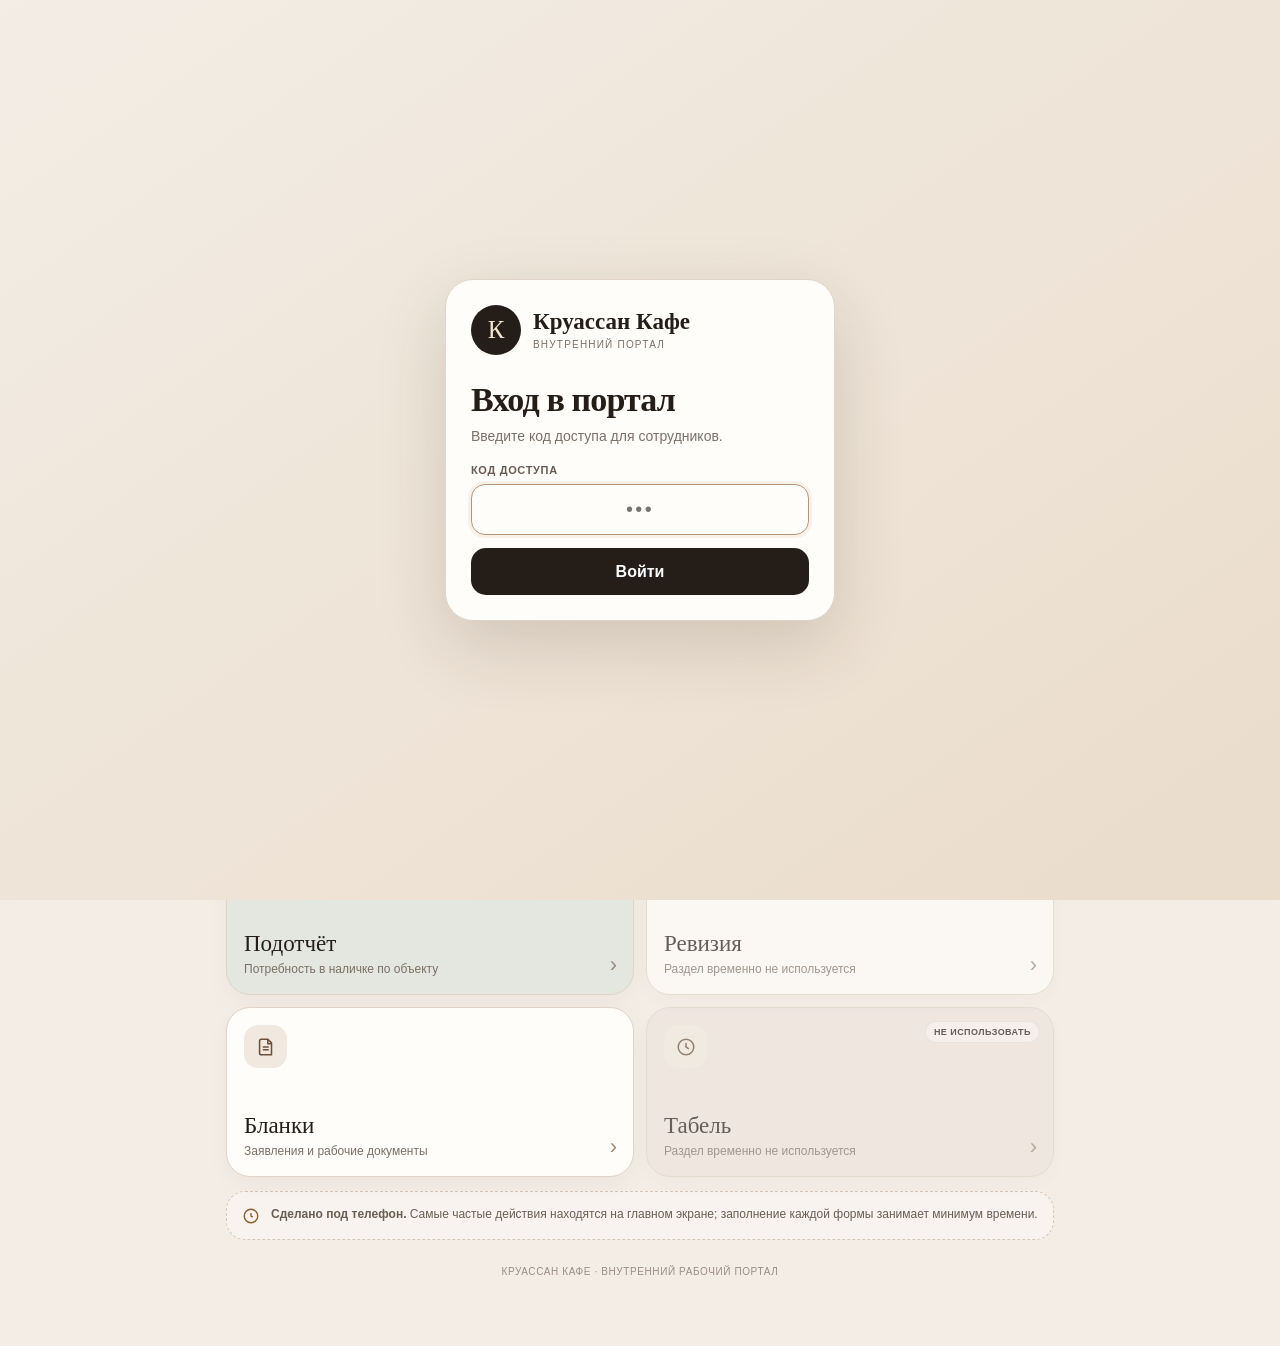
==== commit 34936135: "Add manager training button" ====
--- a/index.html
+++ b/index.html
@@ -162,6 +162,15 @@
       <span class="tile-icon"><svg viewBox="0 0 24 24" fill="none" stroke="currentColor" stroke-width="1.7"><path d="M4 19V9l8-5 8 5v10"/><path d="M8 19v-6h8v6M3 20h18"/><circle cx="12" cy="9" r="1.4"/></svg></span>
       <span class="tile-badge">Руководителю</span><span class="tile-title">Вся сеть</span><span class="tile-desc">АТО, подотчёт и графики всех подразделений</span><span class="tile-arrow">›</span>
     </button>
+    <button class="tile soft-gold" type="button" onclick="location.href='training.html'">
+      <span class="tile-icon">
+        <svg viewBox="0 0 24 24" aria-hidden="true"><path d="M4 5.5A2.5 2.5 0 0 1 6.5 3H11v16H6.5A2.5 2.5 0 0 0 4 21V5.5Zm16 0A2.5 2.5 0 0 0 17.5 3H13v16h4.5A2.5 2.5 0 0 1 20 21V5.5Z" fill="none" stroke="currentColor" stroke-width="1.7" stroke-linejoin="round"/></svg>
+      </span>
+      <span class="tile-badge">Для менеджеров</span>
+      <span class="tile-title">База обучения</span>
+      <span class="tile-desc">Методички по должностям: открыть, скачать PDF и распечатать</span>
+      <span class="tile-arrow">›</span>
+    </button>
     <button class="tile featured" data-open="schedule">
       <span class="tile-icon"><svg viewBox="0 0 24 24" fill="none" stroke="currentColor" stroke-width="1.7"><rect x="3.5" y="5.2" width="17" height="15" rx="3"/><path d="M7.5 3.5v3.4M16.5 3.5v3.4M3.7 9.3h16.6M7 13h3M14 13h3M7 16.5h3"/></svg></span>
       <span class="tile-badge">Основное</span><span class="tile-title">График</span><span class="tile-desc">Смены менеджеров и шефов</span><span class="tile-arrow">›</span>
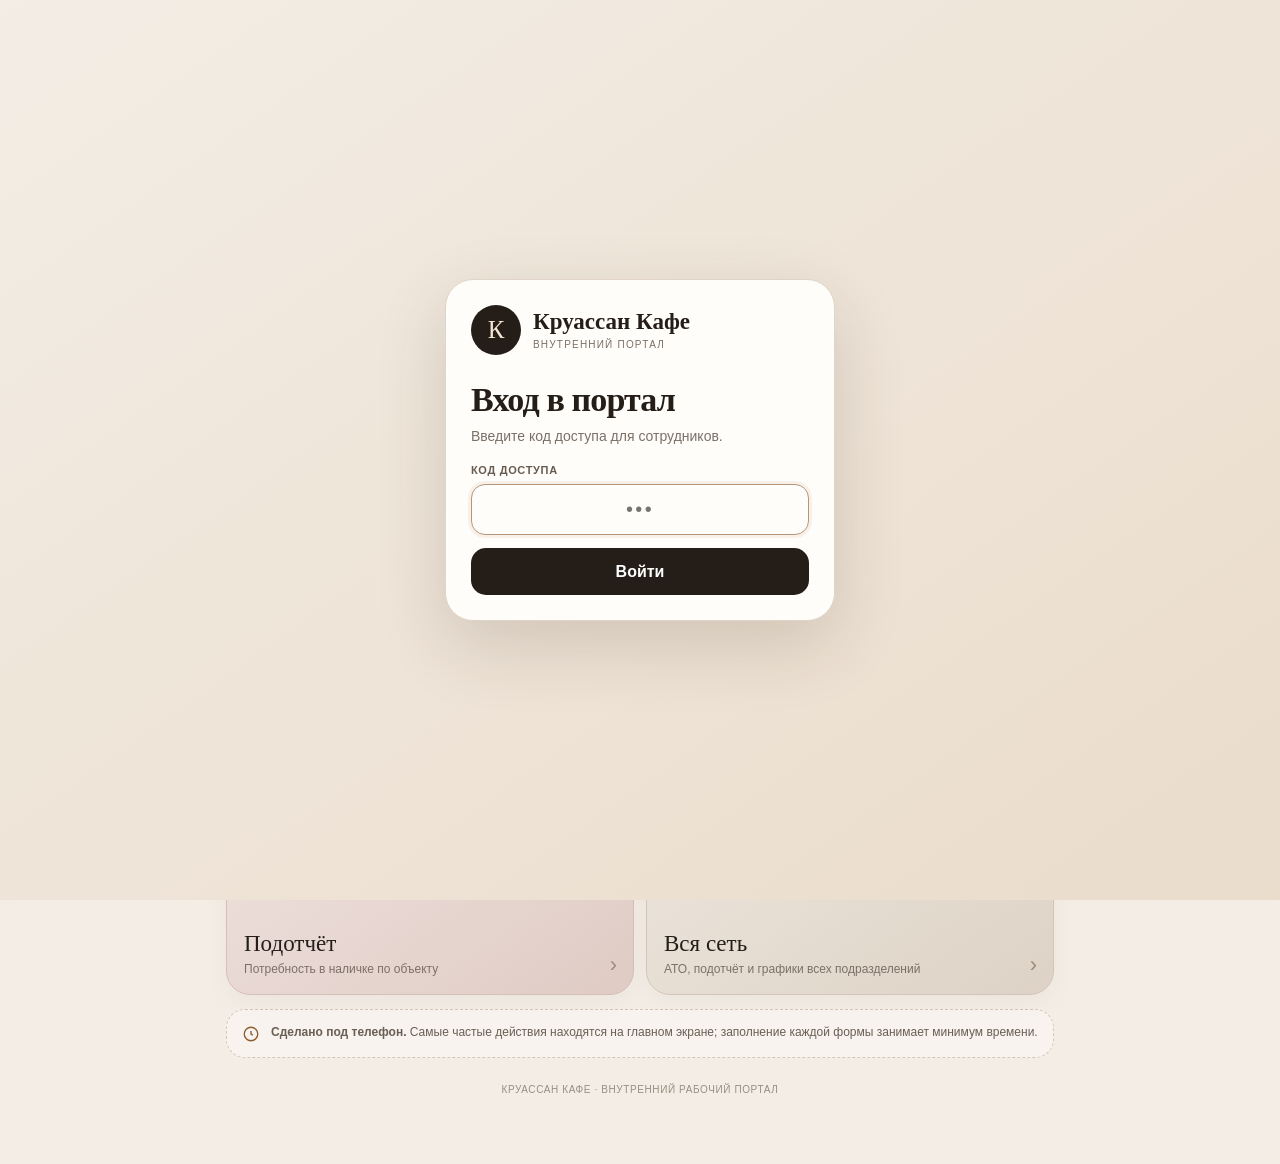
==== commit 5fe4f3d2: "Reorder and restyle home tiles" ====
--- a/index.html
+++ b/index.html
@@ -121,6 +121,17 @@
 .access-brand b{display:block;font-family:Georgia,"Times New Roman",serif;font-size:23px}.access-brand small{display:block;margin-top:4px;color:#7b7067;font-size:10px;letter-spacing:.12em;text-transform:uppercase}
 .access-card h2{font-family:Georgia,"Times New Roman",serif;font-size:34px;line-height:1;margin:0 0 9px}.access-card p{margin:0 0 18px;color:#7b7067;font-size:14px;line-height:1.45}
 .access-card label{display:grid;gap:8px;font-size:11px;text-transform:uppercase;letter-spacing:.06em;font-weight:800;color:#675b51}.access-card input{font-size:20px;letter-spacing:.12em;text-align:center}.access-card button{width:100%;margin-top:13px}.access-error{margin-top:11px;color:#984b44;font-size:12px;font-weight:750;text-align:center}
+
+/* HOME_TILES_V3 */
+.tile.tile-forms{background:linear-gradient(145deg,#f4e5d6 0%,#ead2bc 100%);border-color:#dfc3aa}
+.tile.tile-training{background:linear-gradient(145deg,#e8e1d8 0%,#d9c9b9 100%);border-color:#cfbba8}
+.tile.tile-schedule{background:linear-gradient(145deg,#2d2925 0%,#40372f 100%);color:#fff;border-color:#332d28}
+.tile.tile-schedule .tile-desc{color:#d7cdc5}.tile.tile-schedule .tile-icon{background:rgba(255,255,255,.11);color:#f5dfc8}.tile.tile-schedule .tile-arrow{color:#ead7c5}
+.tile.tile-ato{background:linear-gradient(145deg,#e2e8df 0%,#ccd8c8 100%);border-color:#c2d0bd}
+.tile.tile-expenses{background:linear-gradient(145deg,#eee0dc 0%,#dfcbc4 100%);border-color:#d5bfb7}
+.tile.tile-leader{background:linear-gradient(145deg,#ece5dc 0%,#ddd2c5 100%);border-color:#d3c6b8}
+.tile.tile-forms .tile-icon{background:#fff3e8;color:#8b5d37}.tile.tile-training .tile-icon{background:#f7eee6;color:#71543e}.tile.tile-ato .tile-icon{background:#f2f6ef;color:#52634e}.tile.tile-expenses .tile-icon{background:#f8eeeb;color:#76564d}.tile.tile-leader .tile-icon{background:#f7f1ea;color:#655445}
+
 </style>
 </head>
 <body class="site-locked">
@@ -156,45 +167,13 @@
   </div>
   <div class="section-label"><h3>Рабочие разделы</h3><span>Выберите задачу</span></div>
   <div class="grid">
-
+    <button class="tile tile-forms" data-open="forms"><span class="tile-icon"><svg viewBox="0 0 24 24" fill="none" stroke="currentColor" stroke-width="1.7"><path d="M7 3.5h7l4 4v13H7a2 2 0 0 1-2-2v-13a2 2 0 0 1 2-2Z"/><path d="M14 3.5v5h4M8.5 12h6.5M8.5 15h6.5"/></svg></span><span class="tile-title">Бланки</span><span class="tile-desc">Заявления и рабочие документы</span><span class="tile-arrow">›</span></button>
+    <button class="tile tile-training" type="button" onclick="location.href='training.html'"><span class="tile-icon"><svg viewBox="0 0 24 24" aria-hidden="true"><path d="M4 5.5A2.5 2.5 0 0 1 6.5 3H11v16H6.5A2.5 2.5 0 0 0 4 21V5.5Zm16 0A2.5 2.5 0 0 0 17.5 3H13v16h4.5A2.5 2.5 0 0 1 20 21V5.5Z" fill="none" stroke="currentColor" stroke-width="1.7" stroke-linejoin="round"/></svg></span><span class="tile-badge">Для менеджеров</span><span class="tile-title">База обучения</span><span class="tile-desc">Методички: открыть, скачать PDF или поделиться</span><span class="tile-arrow">›</span></button>
+    <button class="tile tile-schedule" data-open="schedule"><span class="tile-icon"><svg viewBox="0 0 24 24" fill="none" stroke="currentColor" stroke-width="1.7"><rect x="3.5" y="5.2" width="17" height="15" rx="3"/><path d="M7.5 3.5v3.4M16.5 3.5v3.4M3.7 9.3h16.6M7 13h3M14 13h3M7 16.5h3"/></svg></span><span class="tile-badge">Основное</span><span class="tile-title">График</span><span class="tile-desc">Смены менеджеров и шефов</span><span class="tile-arrow">›</span></button>
+    <button class="tile tile-ato" data-open="ato"><span class="tile-icon"><svg viewBox="0 0 24 24" fill="none" stroke="currentColor" stroke-width="1.7"><path d="M4 19.5V12h4v7.5M10 19.5V7h4v12.5M16 19.5V3.5h4v16"/><path d="M3 20.5h18"/></svg></span><span class="tile-title">АТО</span><span class="tile-desc">Общий АТО за полный месяц по объекту и подразделениям</span><span class="tile-arrow">›</span></button>
+    <button class="tile tile-expenses" data-open="expenses"><span class="tile-icon"><svg viewBox="0 0 24 24" fill="none" stroke="currentColor" stroke-width="1.7"><rect x="3.5" y="5" width="17" height="14" rx="3"/><path d="M16.2 10h4.3v4h-4.3a2 2 0 0 1 0-4Z"/><circle cx="16.5" cy="12" r=".6" fill="currentColor"/></svg></span><span class="tile-title">Подотчёт</span><span class="tile-desc">Потребность в наличке по объекту</span><span class="tile-arrow">›</span></button>
     <!-- LEADER_TILE -->
-    <button class="tile" data-open="leader" style="background:#e9ded2">
-      <span class="tile-icon"><svg viewBox="0 0 24 24" fill="none" stroke="currentColor" stroke-width="1.7"><path d="M4 19V9l8-5 8 5v10"/><path d="M8 19v-6h8v6M3 20h18"/><circle cx="12" cy="9" r="1.4"/></svg></span>
-      <span class="tile-badge">Руководителю</span><span class="tile-title">Вся сеть</span><span class="tile-desc">АТО, подотчёт и графики всех подразделений</span><span class="tile-arrow">›</span>
-    </button>
-    <button class="tile soft-gold" type="button" onclick="location.href='training.html'">
-      <span class="tile-icon">
-        <svg viewBox="0 0 24 24" aria-hidden="true"><path d="M4 5.5A2.5 2.5 0 0 1 6.5 3H11v16H6.5A2.5 2.5 0 0 0 4 21V5.5Zm16 0A2.5 2.5 0 0 0 17.5 3H13v16h4.5A2.5 2.5 0 0 1 20 21V5.5Z" fill="none" stroke="currentColor" stroke-width="1.7" stroke-linejoin="round"/></svg>
-      </span>
-      <span class="tile-badge">Для менеджеров</span>
-      <span class="tile-title">База обучения</span>
-      <span class="tile-desc">Методички по должностям: открыть, скачать PDF и распечатать</span>
-      <span class="tile-arrow">›</span>
-    </button>
-    <button class="tile featured" data-open="schedule">
-      <span class="tile-icon"><svg viewBox="0 0 24 24" fill="none" stroke="currentColor" stroke-width="1.7"><rect x="3.5" y="5.2" width="17" height="15" rx="3"/><path d="M7.5 3.5v3.4M16.5 3.5v3.4M3.7 9.3h16.6M7 13h3M14 13h3M7 16.5h3"/></svg></span>
-      <span class="tile-badge">Основное</span><span class="tile-title">График</span><span class="tile-desc">Смены менеджеров и шефов</span><span class="tile-arrow">›</span>
-    </button>
-    <button class="tile soft-gold" data-open="ato">
-      <span class="tile-icon"><svg viewBox="0 0 24 24" fill="none" stroke="currentColor" stroke-width="1.7"><path d="M4 19.5V12h4v7.5M10 19.5V7h4v12.5M16 19.5V3.5h4v16"/><path d="M3 20.5h18"/></svg></span>
-      <span class="tile-title">АТО</span><span class="tile-desc">Общий АТО за полный месяц по объекту и подразделениям</span><span class="tile-arrow">›</span>
-    </button>
-    <button class="tile soft-sage" data-open="expenses">
-      <span class="tile-icon"><svg viewBox="0 0 24 24" fill="none" stroke="currentColor" stroke-width="1.7"><rect x="3.5" y="5" width="17" height="14" rx="3"/><path d="M16.2 10h4.3v4h-4.3a2 2 0 0 1 0-4Z"/><circle cx="16.5" cy="12" r=".6" fill="currentColor"/></svg></span>
-      <span class="tile-title">Подотчёт</span><span class="tile-desc">Потребность в наличке по объекту</span><span class="tile-arrow">›</span>
-    </button>
-    <button class="tile" data-open="audit" style="opacity:.68">
-      <span class="tile-icon"><svg viewBox="0 0 24 24" fill="none" stroke="currentColor" stroke-width="1.7"><path d="M7 4.5h10M7 8.5h10M7 12.5h6"/><path d="M5.5 2.8h13a2 2 0 0 1 2 2v14.4a2 2 0 0 1-2 2h-13a2 2 0 0 1-2-2V4.8a2 2 0 0 1 2-2Z"/><path d="m14.8 17.1 1.5 1.5 3-3"/></svg></span>
-      <span class="tile-badge">Не использовать</span><span class="tile-title">Ревизия</span><span class="tile-desc">Раздел временно не используется</span><span class="tile-arrow">›</span>
-    </button>
-    <button class="tile" data-open="forms">
-      <span class="tile-icon"><svg viewBox="0 0 24 24" fill="none" stroke="currentColor" stroke-width="1.7"><path d="M7 3.5h7l4 4v13H7a2 2 0 0 1-2-2v-13a2 2 0 0 1 2-2Z"/><path d="M14 3.5v5h4M8.5 12h6.5M8.5 15h6.5"/></svg></span>
-      <span class="tile-title">Бланки</span><span class="tile-desc">Заявления и рабочие документы</span><span class="tile-arrow">›</span>
-    </button>
-    <button class="tile soft-pink" data-open="timesheet" style="opacity:.68">
-      <span class="tile-icon"><svg viewBox="0 0 24 24" fill="none" stroke="currentColor" stroke-width="1.7"><circle cx="12" cy="12" r="8.5"/><path d="M12 7.5V12l3.2 2"/></svg></span>
-      <span class="tile-badge">Не использовать</span><span class="tile-title">Табель</span><span class="tile-desc">Раздел временно не используется</span><span class="tile-arrow">›</span>
-    </button>
+    <button class="tile tile-leader" data-open="leader"><span class="tile-icon"><svg viewBox="0 0 24 24" fill="none" stroke="currentColor" stroke-width="1.7"><path d="M4 19V9l8-5 8 5v10"/><path d="M8 19v-6h8v6M3 20h18"/><circle cx="12" cy="9" r="1.4"/></svg></span><span class="tile-badge">Руководителю</span><span class="tile-title">Вся сеть</span><span class="tile-desc">АТО, подотчёт и графики всех подразделений</span><span class="tile-arrow">›</span></button>
   </div>
   <div class="quick-note"><svg viewBox="0 0 24 24" fill="none" stroke="currentColor" stroke-width="1.8"><path d="M12 8v4l2.5 1.5"/><circle cx="12" cy="12" r="9"/></svg><span><b>Сделано под телефон.</b> Самые частые действия находятся на главном экране; заполнение каждой формы занимает минимум времени.</span></div>
   <div class="footer">Круассан Кафе · внутренний рабочий портал</div>
